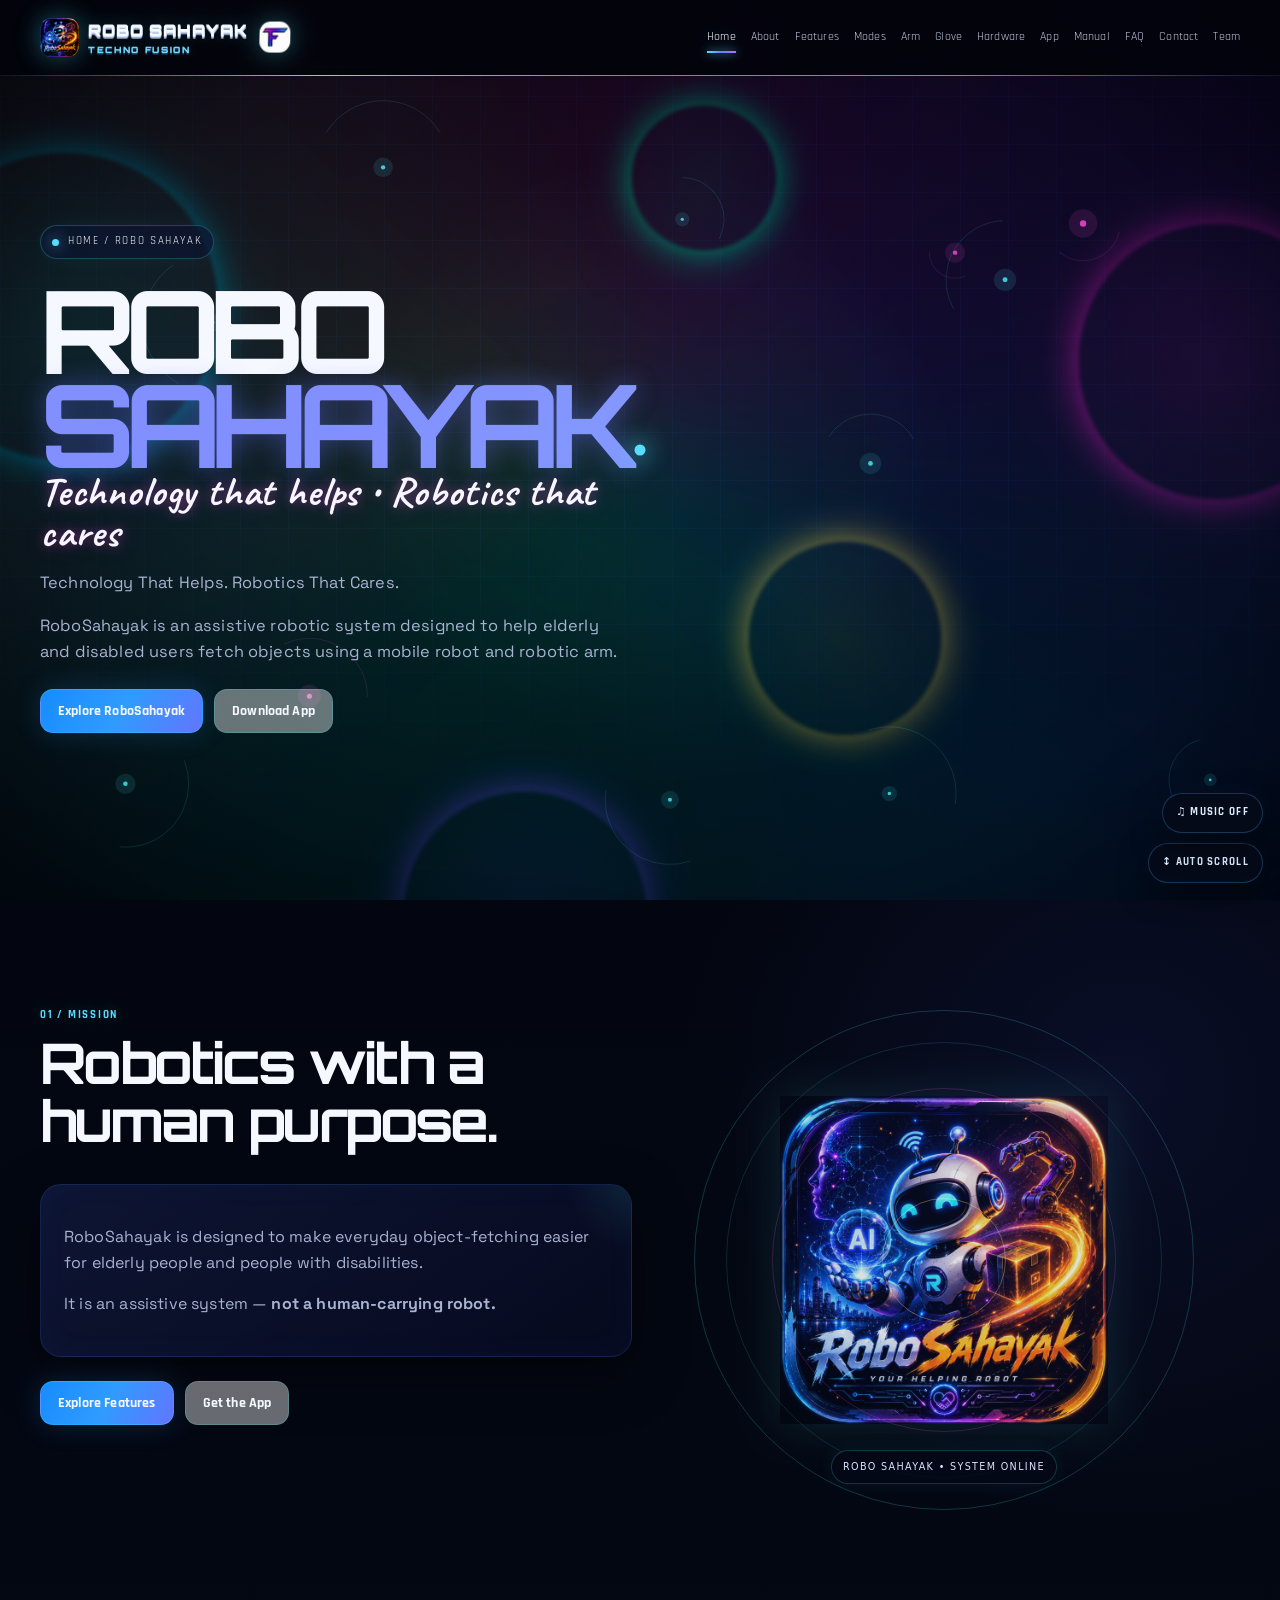
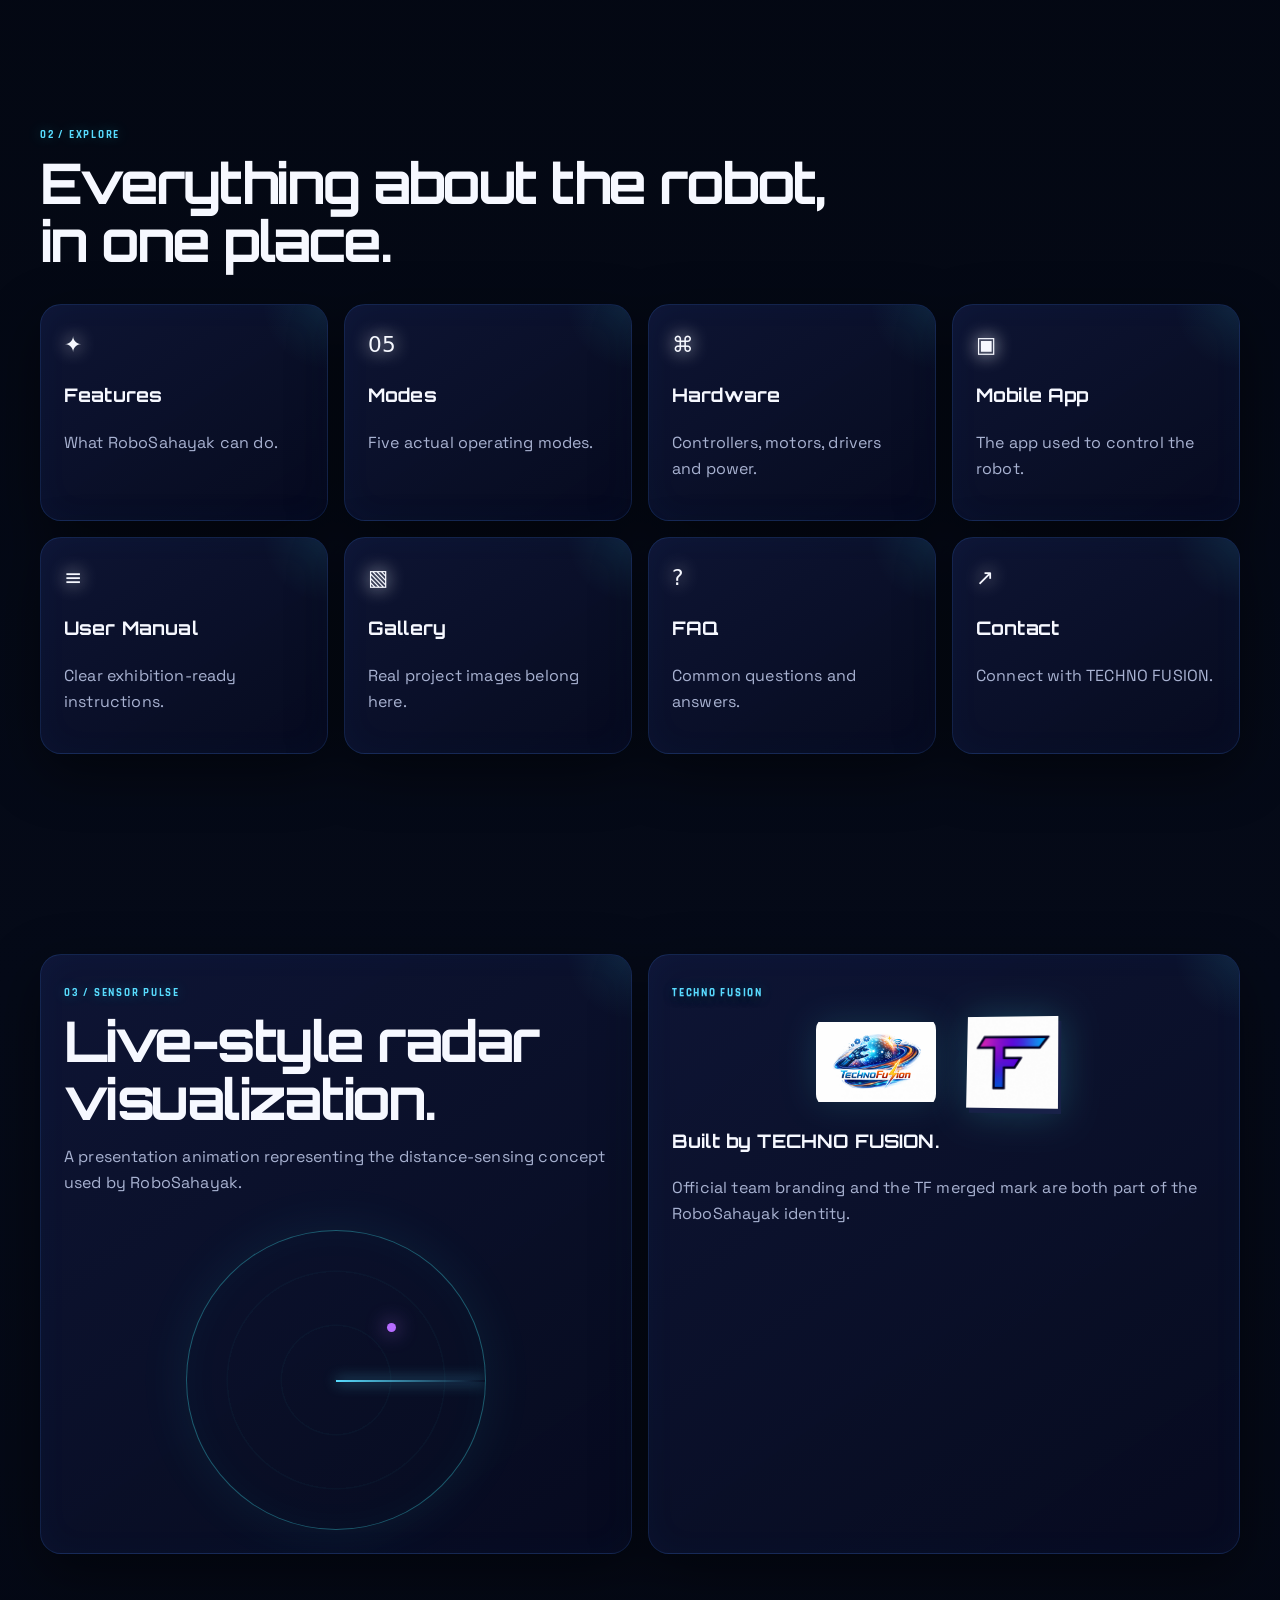
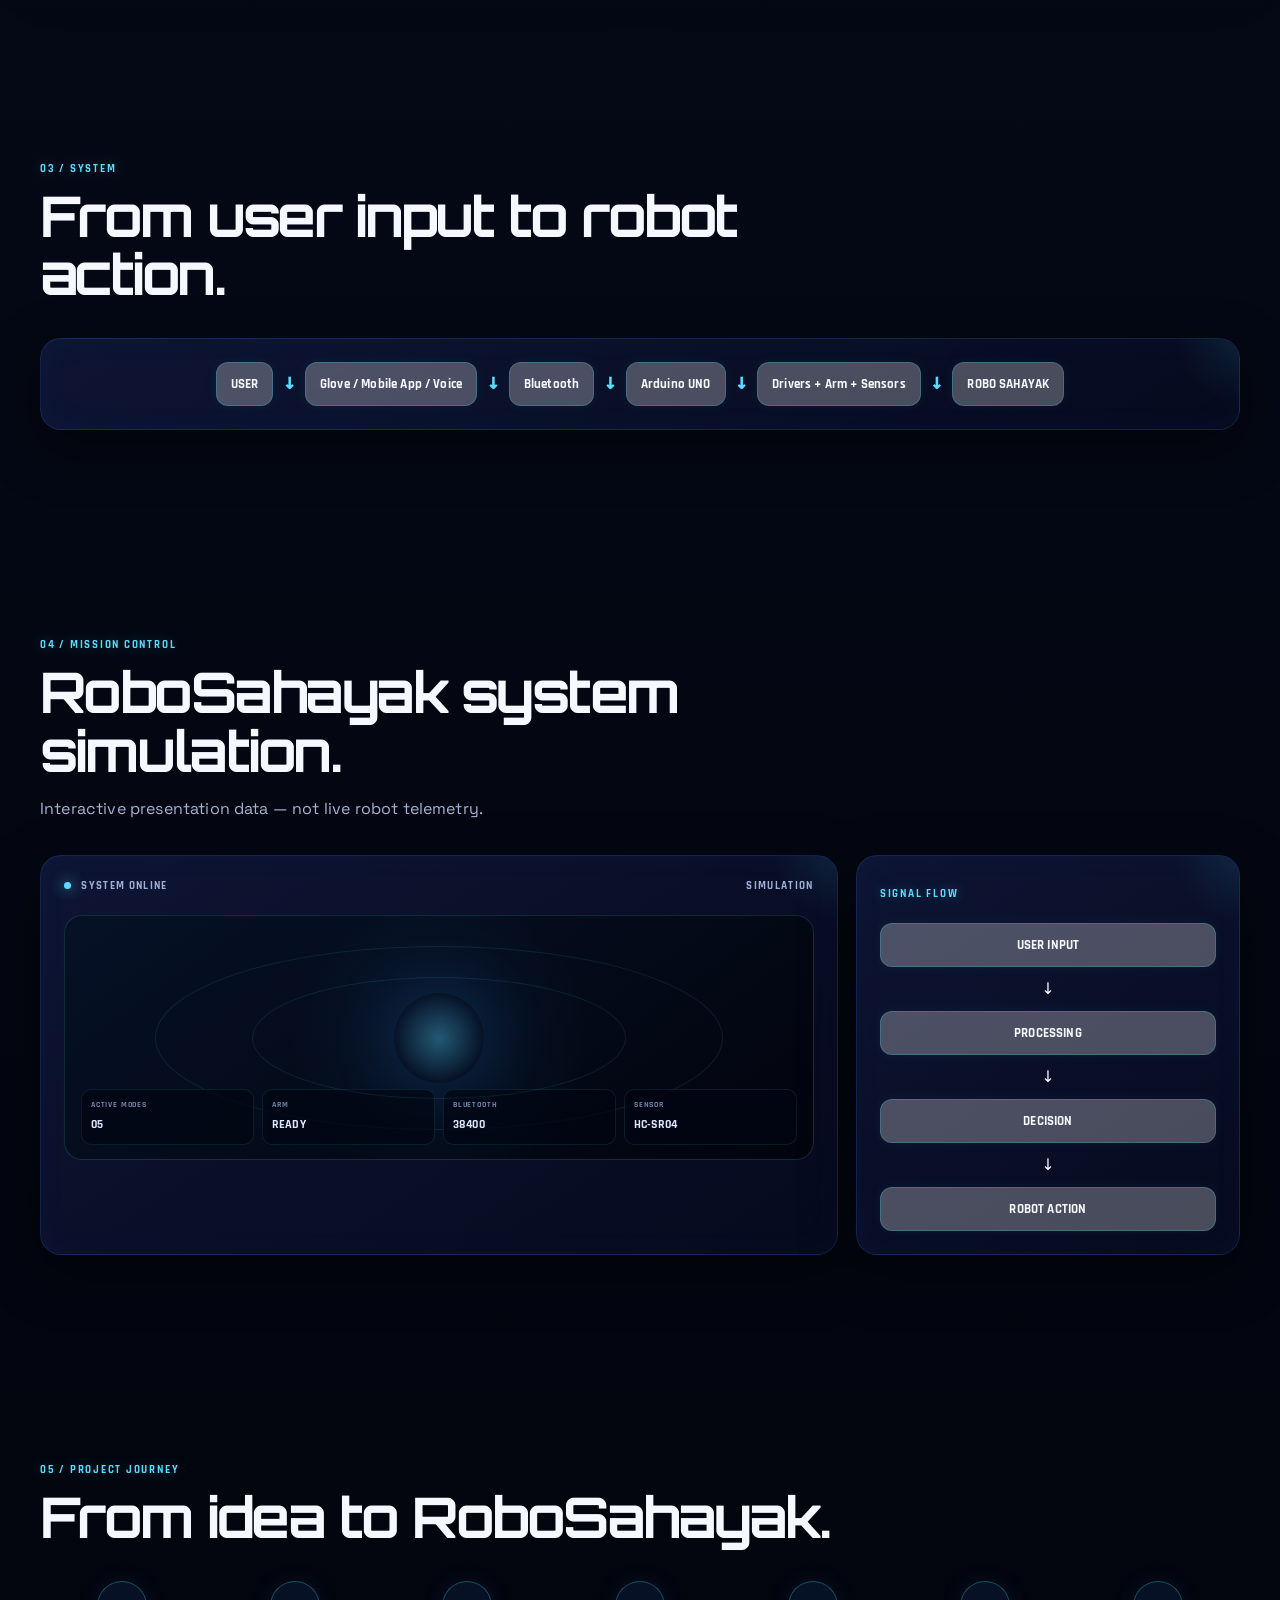
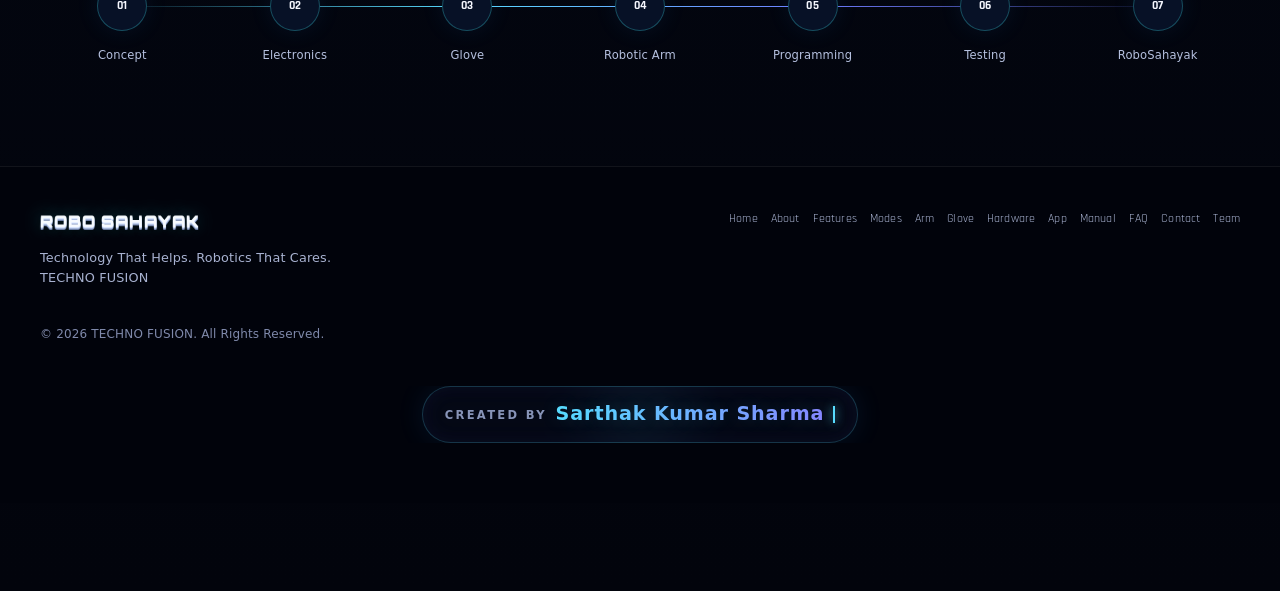
==== index.html @ befca132 "publish RoboSahayak_V1" ====
<!doctype html><html lang="en"><head><meta charset="utf-8"><meta name="theme-color" content="#02030a"><meta name="viewport" content="width=device-width,initial-scale=1"><meta name="description" content="RoboSahayak is an assistive robotic system designed to help elderly and disabled users fetch objects using a mobile robot and robotic arm."><meta property="og:title" content="RoboSahayak | Home"><meta property="og:description" content="RoboSahayak is an assistive robotic system designed to help elderly and disabled users fetch objects using a mobile robot and robotic arm."><meta property="og:type" content="website"><title>RoboSahayak | Home</title><link rel="icon" href="assets/RoboSahayak_final_logo.jpeg"><link rel="stylesheet" href="styles.css"></head><body><div class="cursor" aria-hidden="true"></div>
<header class="nav"><div class="container navin"><a class="brand" href="index.html"><img src="assets/RoboSahayak_final_logo.jpeg" alt="RoboSahayak logo" onerror="this.style.display='none'"><div class="three-d-brand"><span class="three-d-robo">ROBO SAHAYAK</span><small class="three-d-techno">TECHNO FUSION</small></div><img class="tfmark three-d-tf" src="assets/TECHNO_FUSION_TF_logo.png" alt="TECHNO FUSION TF logo"></a><button class="menu" aria-label="Open navigation" aria-expanded="false">☰</button><nav class="links" aria-label="Main navigation"><a href="index.html">Home</a><a href="about.html">About</a><a href="features.html">Features</a><a href="modes.html">Modes</a><a href="arm.html">Arm</a><a href="glove.html">Glove</a><a href="hardware.html">Hardware</a><a href="app.html">App</a><a href="manual.html">Manual</a><a href="faq.html">FAQ</a><a href="contact.html">Contact</a><a href="team.html">Team</a></nav></div></header>
<main><section class="hero"><div class="container hero-wrap"><div class="reveal"><span class="eyebrow"><span class="dot"></span> Home / ROBO SAHAYAK</span><h1 style="margin-top:24px">ROBO<br><span class='purple'>SAHAYAK</span></h1><div class="tagline-script reveal">Technology that helps • Robotics that cares</div><p>Technology That Helps. Robotics That Cares.</p><p>RoboSahayak is an assistive robotic system designed to help elderly and disabled users fetch objects using a mobile robot and robotic arm.</p><div class="actions"><a class="btn primary" href="features.html"><span>Explore RoboSahayak</span></a><a class="btn secondary" href="app.html"><span>Download App</span></a></div></div></div></section><section><div class="container grid g2"><div class="reveal"><div class="head"><span class="kicker">01 / Mission</span><h2>Robotics with a human purpose.</h2></div><div class="card"><p>RoboSahayak is designed to make everyday object-fetching easier for elderly people and people with disabilities.</p><p style="margin-top:12px">It is an assistive system — <b>not a human-carrying robot.</b></p></div><div class="actions"><a class="btn primary" href="features.html">Explore Features</a><a class="btn secondary" href="app.html">Get the App</a></div></div><div class="hero-visual reveal"><div class="media-orbit"><div class="media-ring r1"></div><div class="media-ring r2"></div><div class="media-ring r3"></div><img class="hero-art" src="assets/RoboSahayak_hero_visual.png" alt="Futuristic RoboSahayak robot visual"><div class="media-label">ROBO SAHAYAK • SYSTEM ONLINE</div></div></div></div></section><section><div class="container"><div class="head reveal"><span class="kicker">02 / Explore</span><h2>Everything about the robot, in one place.</h2></div><div class="grid g4"><a class="card reveal" href="features.html"><div class="icon">✦</div><h3>Features</h3><p>What RoboSahayak can do.</p></a><a class="card reveal" href="modes.html"><div class="icon">05</div><h3>Modes</h3><p>Five actual operating modes.</p></a><a class="card reveal" href="hardware.html"><div class="icon">⌘</div><h3>Hardware</h3><p>Controllers, motors, drivers and power.</p></a><a class="card reveal" href="app.html"><div class="icon">▣</div><h3>Mobile App</h3><p>The app used to control the robot.</p></a><a class="card reveal" href="manual.html"><div class="icon">≡</div><h3>User Manual</h3><p>Clear exhibition-ready instructions.</p></a><a class="card reveal" href="gallery.html"><div class="icon">▧</div><h3>Gallery</h3><p>Real project images belong here.</p></a><a class="card reveal" href="faq.html"><div class="icon">?</div><h3>FAQ</h3><p>Common questions and answers.</p></a><a class="card reveal" href="contact.html"><div class="icon">↗</div><h3>Contact</h3><p>Connect with TECHNO FUSION.</p></a></div></div></section><section><div class="container grid g2"><div class="card reveal"><div class="head"><span class="kicker">03 / Sensor Pulse</span><h2>Live-style radar visualization.</h2><p>A presentation animation representing the distance-sensing concept used by RoboSahayak.</p></div><div data-radar></div></div><div class="card reveal tf-panel"><span class="kicker three-d-techno-kicker">TECHNO FUSION</span><div class="dual-logos three-d-logo-row"><img src="assets/TECHNO_FUSION_REAL_logo.png" alt="Official TECHNO FUSION logo"><img src="assets/TECHNO_FUSION_TF_logo.png" alt="TECHNO FUSION TF merged logo"></div><h3>Built by TECHNO FUSION.</h3><p>Official team branding and the TF merged mark are both part of the RoboSahayak identity.</p></div></div></section><section><div class="container"><div class="head reveal"><span class="kicker">03 / System</span><h2>From user input to robot action.</h2></div><div class="card reveal"><div class="flow"><span class="node">USER</span><span class="arrow">↓</span><span class="node">Glove / Mobile App / Voice</span><span class="arrow">↓</span><span class="node">Bluetooth</span><span class="arrow">↓</span><span class="node">Arduino UNO</span><span class="arrow">↓</span><span class="node">Drivers + Arm + Sensors</span><span class="arrow">↓</span><span class="node">ROBO SAHAYAK</span></div></div></div></section><section><div class="container"><div class="head reveal"><span class="kicker">04 / Mission Control</span><h2>RoboSahayak system simulation.</h2><p>Interactive presentation data — not live robot telemetry.</p></div><div class="mission-grid"><div class="card mission-console reveal"><div class="console-top"><span><i class="status-dot"></i> SYSTEM ONLINE</span><span>SIMULATION</span></div><div class="console-screen"><div class="console-orb"></div><div class="telemetry"><div><small>ACTIVE MODES</small><b>05</b></div><div><small>ARM</small><b>READY</b></div><div><small>BLUETOOTH</small><b>38400</b></div><div><small>SENSOR</small><b>HC-SR04</b></div></div></div></div><div class="card reveal"><span class="kicker">SIGNAL FLOW</span><div class="signal-stack"><span class="node">USER INPUT</span><span>↓</span><span class="node">PROCESSING</span><span>↓</span><span class="node">DECISION</span><span>↓</span><span class="node">ROBOT ACTION</span></div></div></div></div></section><section><div class="container"><div class="head reveal"><span class="kicker">05 / Project Journey</span><h2>From idea to RoboSahayak.</h2></div><div class="journey"><div class="journey-item reveal"><b>01</b><span>Concept</span></div><div class="journey-item reveal"><b>02</b><span>Electronics</span></div><div class="journey-item reveal"><b>03</b><span>Glove</span></div><div class="journey-item reveal"><b>04</b><span>Robotic Arm</span></div><div class="journey-item reveal"><b>05</b><span>Programming</span></div><div class="journey-item reveal"><b>06</b><span>Testing</span></div><div class="journey-item reveal"><b>07</b><span>RoboSahayak</span></div></div></div></section></main>
<footer><div class="container foot"><div><div class="brand"><span class="three-d-brand three-d-robo">ROBO SAHAYAK</span></div><p style="color:var(--muted);font-size:.8rem">Technology That Helps. Robotics That Cares.<br>TECHNO FUSION</p></div><nav><a href="index.html">Home</a><a href="about.html">About</a><a href="features.html">Features</a><a href="modes.html">Modes</a><a href="arm.html">Arm</a><a href="glove.html">Glove</a><a href="hardware.html">Hardware</a><a href="app.html">App</a><a href="manual.html">Manual</a><a href="faq.html">FAQ</a><a href="contact.html">Contact</a><a href="team.html">Team</a></nav></div><div class="container" style="margin-top:24px;color:#7f89ab;font-size:.75rem">© 2026 TECHNO FUSION. All Rights Reserved.</div><div class="creator-credit" aria-label="Created by Sarthak Kumar Sharma"><div class="creator-credit-line"><span class="creator-label">Created by</span><span class="creator-name">Sarthak Kumar Sharma</span><span class="creator-cursor" aria-hidden="true"></span></div></div></footer><script src="script.js"></script></body></html>
---- styles.css ----
/* Premium multi-font system: futuristic display + technical UI + stylish handwritten accents */
@import url('https://fonts.googleapis.com/css2?family=Caveat:wght@500;600;700&family=Exo+2:wght@400;500;600;700;800&family=Orbitron:wght@500;600;700;800;900&family=Rajdhani:wght@400;500;600;700&family=Space+Grotesk:wght@400;500;600;700&display=swap');
:root{
 --font-display:'Orbitron',system-ui,sans-serif;
 --font-body:'Space Grotesk',system-ui,sans-serif;
 --font-tech:'Rajdhani',system-ui,sans-serif;
 --font-alt:'Exo 2',system-ui,sans-serif;
 --font-script:'Caveat',cursive;
}
body{font-family:var(--font-body),system-ui,sans-serif;letter-spacing:.01em}
.nav,.links,.btn,.kicker,.eyebrow,.spec,.node,.foot nav{font-family:var(--font-tech),system-ui,sans-serif}
.brand,.brand small,.hero h1,.head h2,.card h3,.loader-logo,.foot strong{font-family:var(--font-display),var(--font-alt),system-ui,sans-serif}
.hero p,.head p,.card p,details p,label,input,textarea,select{font-family:var(--font-body),system-ui,sans-serif}
.script,.handwritten,.tagline-script{font-family:var(--font-script),cursive!important;font-weight:700;letter-spacing:.02em}
.tagline-script{font-size:clamp(1.7rem,3.2vw,2.6rem);line-height:1;color:#f7f5ff;text-shadow:0 0 12px #ff4fd866,0 0 28px #a86cff33;display:inline-block;transform:rotate(-2deg);animation:scriptFloat 3.2s ease-in-out infinite}
.kicker{letter-spacing:.2em}
@keyframes scriptFloat{50%{transform:rotate(1deg) translateY(-3px)}}
@media(prefers-reduced-motion:reduce){.tagline-script{animation:none!important}}
:root{--bg:#02030a;--bg2:#07091a;--panel:rgba(9,13,34,.72);--panel-solid:#0b102b;--text:#f6f8ff;--muted:#a8b2d1;--cyan:#43f5ff;--blue:#36a7ff;--purple:#9b6cff;--pink:#ff49d8;--gold:#ffd76a;--green:#5cff9a;--max:1200px;--ease:cubic-bezier(.2,.75,.2,1)}
*{box-sizing:border-box}html{scroll-behavior:smooth;scroll-padding-top:86px}body{margin:0;color:var(--text);font-family:Inter,ui-sans-serif,system-ui,-apple-system,BlinkMacSystemFont,"Segoe UI",sans-serif;background:radial-gradient(circle at 12% 10%,#164cff22,transparent 28rem),radial-gradient(circle at 88% 22%,#ff32dc1c,transparent 28rem),linear-gradient(180deg,var(--bg),var(--bg2) 50%,#02030a);overflow-x:hidden;line-height:1.6}
body:before{content:"";position:fixed;inset:0;z-index:-4;pointer-events:none;background-image:linear-gradient(#6270ff0b 1px,transparent 1px),linear-gradient(90deg,#6270ff0b 1px,transparent 1px);background-size:48px 48px;mask-image:linear-gradient(#000 0%,#000 55%,transparent 100%)}
body:after{content:"";position:fixed;inset:0;z-index:100;pointer-events:none;background:radial-gradient(circle at var(--mx,50%) var(--my,50%),#43f5ff0a,transparent 24rem);mix-blend-mode:screen}
a{color:inherit;text-decoration:none}img,video{max-width:100%;display:block}.container{width:min(var(--max),calc(100% - 36px));margin:auto}
/* Loading / transition */
.loader{position:fixed;inset:0;z-index:9999;background:#010208;overflow:hidden;transition:opacity .55s ease,visibility .55s}.loader.hide{opacity:0;visibility:hidden;pointer-events:none}.loader-status{font-size:.65rem;letter-spacing:.19em;color:#e2e8ff;text-transform:uppercase}.loader-bar{height:3px;background:#fff2;border-radius:99px;margin-top:12px;overflow:hidden}.loader-bar i{display:block;height:100%;width:0;background:linear-gradient(90deg,var(--cyan),var(--blue),var(--purple),var(--pink));box-shadow:0 0 18px var(--cyan);animation:load 1.8s var(--ease) forwards}.loader-percent{font-size:.62rem;letter-spacing:.2em;color:#aeb8d8;margin-top:7px}.page-transition{position:fixed;inset:0;z-index:9000;background:radial-gradient(circle,#172d78,#050616 65%);opacity:0;visibility:hidden;transition:.4s}.page-transition.on{opacity:1;visibility:visible}
/* Navigation */
.nav{height:76px;position:fixed;inset:0 0 auto;z-index:5000;background:#03040be8;border-bottom:1px solid #fff1;backdrop-filter:blur(16px);-webkit-backdrop-filter:blur(16px)}.nav:after{content:"";position:absolute;left:0;right:0;bottom:-1px;height:1px;background:linear-gradient(90deg,transparent,var(--cyan),var(--purple),var(--pink),transparent);animation:lineTravel 5s linear infinite}.navin{height:100%;display:flex;align-items:center;gap:18px}.brand{display:flex;align-items:center;gap:9px;font-weight:950;letter-spacing:.04em;white-space:nowrap}.brand img{width:39px;height:39px;border-radius:11px;object-fit:contain;filter:drop-shadow(0 0 12px #43f5ff55)}.brand .tfmark{width:31px;height:31px;margin-left:3px}.brand small{display:block;color:#909bbd;font-size:.55rem;letter-spacing:.19em}.links{margin-left:auto;display:flex;align-items:center;gap:15px}.links a{font-size:.74rem;color:#c2c9df;position:relative;padding:8px 0;transition:color .2s ease,text-shadow .2s ease}.links a:after{content:"";position:absolute;left:0;right:100%;bottom:2px;height:2px;background:linear-gradient(90deg,var(--cyan),var(--purple),var(--pink));box-shadow:0 0 10px var(--cyan);transition:right .25s}.links a:hover,.links a.active{color:#fff;text-shadow:0 0 14px #43f5ff66}.links a:hover:after,.links a.active:after{right:0}.menu{display:none;margin-left:auto;border:1px solid #43f5ff33;background:#ffffff07;color:#fff;border-radius:12px;padding:9px 12px;font-size:1.1rem}
/* Main / hero */
main{padding-top:76px}.hero{min-height:calc(100vh - 76px);display:grid;align-items:center;padding:72px 0 90px;position:relative}.hero-wrap{display:grid;grid-template-columns:1.03fr .97fr;align-items:center;gap:50px}.hero h1{font-size:clamp(4rem,9vw,8.5rem);line-height:.82;letter-spacing:-.09em;margin:24px 0 0}.hero p{max-width:720px;color:var(--muted);font-size:1.02rem}.eyebrow{display:inline-flex;align-items:center;gap:9px;padding:7px 11px;border:1px solid #43f5ff3b;background:#0b1430aa;border-radius:999px;font-size:.69rem;letter-spacing:.15em;text-transform:uppercase;box-shadow:0 0 24px #43f5ff0e}.dot{width:7px;height:7px;border-radius:50%;background:var(--cyan);box-shadow:0 0 15px var(--cyan);animation:blink 1.2s ease-in-out infinite}.blue{color:var(--blue);text-shadow:0 0 24px #36a7ff66}.purple{color:var(--purple);text-shadow:0 0 24px #9b6cff66}.actions{display:flex;gap:11px;flex-wrap:wrap;margin-top:24px}.btn{min-height:49px;padding:0 17px;border-radius:13px;border:1px solid #43f5ff36;display:inline-flex;align-items:center;justify-content:center;font-weight:850;font-size:.86rem;position:relative;overflow:hidden;transition:transform .2s ease,box-shadow .2s ease,border-color .2s ease}.btn:before{content:"";position:absolute;top:0;bottom:0;width:90px;background:linear-gradient(90deg,transparent,#fff4,transparent);transform:translateX(-150px);animation:buttonShine 4s ease-in-out infinite}.btn>*{position:relative}.primary{background:linear-gradient(120deg,var(--blue),var(--purple),var(--pink));background-size:200% 200%;animation:gradient 6s ease infinite;box-shadow:0 0 26px #7b5cff2b}.secondary{background:#fff6}.btn:hover{transform:translateY(-3px);border-color:#43f5ff88;box-shadow:0 0 28px #43f5ff22,0 14px 32px #0007}
/* media/robot */
.hero-visual{min-height:470px;display:grid;place-items:center}.media-orbit{width:min(520px,90vw);aspect-ratio:1;position:relative;display:grid;place-items:center}.media-orbit:before,.media-orbit:after{content:"";position:absolute;border-radius:50%;border:1px solid #43f5ff22;inset:8%;animation:orbit 18s linear infinite}.media-orbit:after{inset:17%;border-color:#ff49d833;animation-direction:reverse;animation-duration:13s}.media-ring{position:absolute;border-radius:50%;border:1px solid #43f5ff33;pointer-events:none}.r1{inset:2%;animation:orbit 24s linear infinite}.r2{inset:26%;border-style:dashed;animation:orbit 10s linear infinite reverse}.r3{inset:38%;border-color:#ffd76a55;animation:orbit 7s linear infinite}.hero-art{position:absolute;width:63%;height:63%;object-fit:contain;mix-blend-mode:screen;opacity:.88;filter:drop-shadow(0 0 22px #43f5ff22);animation:heroFloat 4.5s ease-in-out infinite}.media-label{position:absolute;bottom:7%;padding:8px 11px;border:1px solid #43f5ff33;background:#050817d9;border-radius:999px;color:#dbe3ff;font-size:.6rem;letter-spacing:.14em;box-shadow:0 0 20px #43f5ff12}
/* sections/cards */
section{padding:100px 0;position:relative}.head{max-width:800px;margin-bottom:34px}.kicker{color:var(--cyan);font-size:.69rem;font-weight:900;letter-spacing:.16em;text-transform:uppercase;text-shadow:0 0 14px #43f5ff55}.head h2{font-size:clamp(2rem,5vw,3.5rem);line-height:1.04;letter-spacing:-.045em;margin:8px 0 12px}.head p,.card p{color:var(--muted)}.grid{display:grid;gap:16px}.g2{grid-template-columns:repeat(2,1fr)}.g3{grid-template-columns:repeat(3,1fr)}.g4{grid-template-columns:repeat(4,1fr)}.card{position:relative;overflow:hidden;background:linear-gradient(145deg,#11183bcf,#070b20e8);border:1px solid #7168ff2e;border-radius:21px;padding:23px;box-shadow:0 18px 55px #0006,inset 0 0 35px #7b5cff08;transition:transform .35s var(--ease),border-color .25s,box-shadow .35s}.card:before{content:"";position:absolute;width:130px;height:130px;right:-65px;top:-65px;border-radius:50%;background:radial-gradient(circle,#43f5ff16,transparent 70%);animation:orbDrift 8s ease-in-out infinite}.card:after{content:"";position:absolute;left:-110%;top:0;width:75%;height:1px;background:linear-gradient(90deg,transparent,var(--cyan),var(--pink),transparent);animation:scan 5s linear infinite}.card:hover{transform:translateY(-6px);border-color:#43f5ff66;box-shadow:0 0 30px #43f5ff15,0 24px 65px #0008,inset 0 0 45px #9b6cff08}.icon{font-size:1.35rem;margin-bottom:13px;text-shadow:0 0 18px currentColor;animation:iconBob 3s ease-in-out infinite}.spec{display:flex;justify-content:space-between;gap:16px;padding:9px 0;border-bottom:1px solid #fff1;font-size:.85rem}.spec span{color:var(--muted);text-align:right}.flow{display:flex;flex-wrap:wrap;align-items:center;justify-content:center;gap:9px}.node{padding:11px 14px;border:1px solid #43f5ff33;background:#fff4;border-radius:12px;font-size:.79rem;font-weight:850;box-shadow:0 0 16px #43f5ff0c;animation:node 3s ease-in-out infinite}.arrow{color:var(--cyan);font-weight:950;animation:arrow 1.3s ease-in-out infinite}.timeline{display:grid;gap:13px}.step{display:grid;grid-template-columns:47px 1fr;gap:14px}.num{width:42px;height:42px;border-radius:50%;display:grid;place-items:center;background:linear-gradient(135deg,var(--cyan),var(--purple),var(--pink));font-weight:950;box-shadow:0 0 25px #9b6cff44;animation:numPulse 2.6s ease-in-out infinite}.distance{display:grid;grid-template-columns:repeat(3,1fr);gap:12px}.distance .card{text-align:center}.distance strong{font-size:1.4rem;display:block}.gallery{display:grid;grid-template-columns:repeat(4,1fr);gap:14px}.ph{aspect-ratio:4/3;border:1px dashed #7168ff55;border-radius:17px;display:grid;place-items:center;text-align:center;color:#9ca7cc;background:linear-gradient(135deg,#36a7ff08,#9b6cff0b);position:relative;overflow:hidden}.ph:before{content:"";position:absolute;left:0;right:0;top:-2px;height:2px;background:linear-gradient(90deg,transparent,var(--cyan),transparent);box-shadow:0 0 12px var(--cyan);animation:photoScan 3.5s linear infinite}.wide{grid-column:span 2}
/* radar */
.radar{width:min(300px,80vw);aspect-ratio:1;margin:auto;border-radius:50%;position:relative;border:1px solid #43f5ff55;background:repeating-radial-gradient(circle,#43f5ff08 0 1px,transparent 2px 54px);box-shadow:0 0 55px #43f5ff12,inset 0 0 40px #43f5ff08;overflow:hidden}.radar:before{content:"";position:absolute;inset:50% 0 auto 50%;width:50%;height:2px;transform-origin:left;background:linear-gradient(90deg,var(--cyan),transparent);box-shadow:0 0 14px var(--cyan);animation:radar 2.6s linear infinite}.radar:after{content:"";position:absolute;left:67%;top:31%;width:9px;height:9px;border-radius:50%;background:var(--pink);box-shadow:0 0 20px var(--pink);animation:target 1.1s ease-in-out infinite}
/* form/footer */
input,textarea,select{width:100%;background:#020616e8;color:#fff;border:1px solid #7168ff55;border-radius:12px;padding:12px 13px;font:inherit;outline:none;transition:.2s}input:focus,textarea:focus,select:focus{border-color:var(--cyan);box-shadow:0 0 20px #43f5ff18}label{display:grid;gap:6px;color:#dbe1f5;font-size:.82rem;margin-bottom:12px}textarea{min-height:125px;resize:vertical}details{padding:16px 18px;background:#fff4;border:1px solid #7168ff44;border-radius:14px;transition:.25s}details+details{margin-top:9px}details[open]{border-color:#43f5ff66;box-shadow:0 0 26px #43f5ff12}summary{cursor:pointer;font-weight:800}details p{color:var(--muted);padding-top:9px}footer{padding:42px 0;border-top:1px solid #fff1;background:#02040be8;position:relative}.foot{display:flex;justify-content:space-between;gap:25px;flex-wrap:wrap}.foot nav{display:flex;flex-wrap:wrap;gap:13px;color:var(--muted);font-size:.78rem}.foot nav a:hover{color:var(--cyan)}
/* Reveal and FX */
.reveal{opacity:0;transform:translateY(22px);transition:opacity .75s var(--ease),transform .75s var(--ease)}.reveal.show{opacity:1;transform:none}.glow{animation:glow 3s ease-in-out infinite}.cursor{position:fixed;z-index:10001;pointer-events:none;width:11px;height:11px;border-radius:50%;background:var(--cyan);box-shadow:0 0 22px 6px #43f5ff55;transform:translate(-50%,-50%);display:none}.ambient-canvas{position:fixed;inset:0;width:100%;height:100%;z-index:-2;pointer-events:none}.sound-dot{width:6px;height:6px;display:inline-block;border-radius:50%;background:var(--cyan);box-shadow:0 0 9px var(--cyan);margin-right:6px}
@keyframes load{to{width:100%}}@keyframes reactorSpin{to{transform:rotate(360deg)}}@keyframes reactorOrbit{to{transform:rotate(360deg)}}@keyframes hue{to{background-position:300% 0}}@keyframes loaderFloat{50%{transform:translateY(-7px) rotate(2deg)}}@keyframes lineTravel{to{background-position:300% 0}}@keyframes blink{50%{opacity:.35;transform:scale(.65)}}@keyframes buttonShine{0%,55%{transform:translateX(-150px)}75%,100%{transform:translateX(520px)}}@keyframes gradient{50%{background-position:100% 80%}}@keyframes orbit{to{transform:rotate(360deg)}}@keyframes heroFloat{50%{transform:translateY(-8px)}}@keyframes orbDrift{50%{transform:translate(-30px,30px)}}@keyframes scan{to{left:130%}}@keyframes iconBob{50%{transform:translateY(-3px)}}@keyframes node{50%{transform:translateY(-2px);box-shadow:0 0 20px #43f5ff18}}@keyframes arrow{50%{transform:translateY(2px);opacity:.35}}@keyframes numPulse{50%{box-shadow:0 0 34px #ff49d855}}@keyframes photoScan{to{transform:translateY(180px)}}@keyframes radar{to{transform:rotate(360deg)}}@keyframes target{50%{opacity:.25;transform:scale(.65)}}@keyframes glow{50%{filter:drop-shadow(0 0 14px #43f5ff33)}}
@media (pointer:fine) and (min-width:900px){.cursor{display:block}.links a:hover{transform:translateY(-1px)}}
@media(max-width:1050px){.links{display:none}.menu{display:block}.links.open{display:flex;position:absolute;left:0;right:0;top:76px;padding:16px 18px;flex-direction:column;align-items:flex-start;background:#040718f4;border-bottom:1px solid #43f5ff22;box-shadow:0 20px 40px #0008}.hero-wrap{grid-template-columns:1fr}.g4{grid-template-columns:repeat(2,1fr)}.g3{grid-template-columns:repeat(2,1fr)}.gallery{grid-template-columns:repeat(2,1fr)}}
@media(max-width:640px){.container{width:calc(100% - 24px)}section{padding:74px 0}.hero{padding:55px 0 65px}.hero h1{font-size:19vw}.hero-visual{min-height:350px}.g2,.g3,.g4,.distance,.gallery{grid-template-columns:1fr}.wide{grid-column:span 1}.actions .btn{width:100%}.brand .tfmark{display:none}.cursor{display:none}.flow{justify-content:flex-start}.arrow{transform:rotate(90deg)}}
@media(prefers-reduced-motion:reduce){html{scroll-behavior:auto}.loader-video,.loader-reactor,.loader-bar i,.nav:after,.dot,.btn:before,.media-orbit:before,.media-orbit:after,.media-ring,.hero-art,.card:before,.card:after,.icon,.node,.arrow,.num,.ph:before,.radar:before,.radar:after,.glow{animation:none!important}.reveal{opacity:1;transform:none}.cursor,.ambient-canvas{display:none!important}}

/* ===== BEAST v3: animated multicolour atmosphere + physics-inspired particles ===== */
body{background:#02020b;position:relative}
body:before{background-image:linear-gradient(#6675ff0a 1px,transparent 1px),linear-gradient(90deg,#6675ff0a 1px,transparent 1px);background-size:48px 48px;animation:gridDrift 22s linear infinite}
body:after{z-index:0;background:radial-gradient(420px circle at var(--mx,50%) var(--my,50%),#43f5ff12,transparent 70%);mix-blend-mode:screen}
.neon-atmosphere{position:fixed;inset:0;z-index:-3;pointer-events:none;overflow:hidden;filter:saturate(1.35)}
.neon-atmosphere:before{content:"";position:absolute;inset:-35%;background:conic-gradient(from 0deg,#ff2bd41b,#7b4dff22,#00d9ff1e,#00ffb31a,#ffe05a18,#ff2bd41b);filter:blur(65px);animation:colorWheel 26s linear infinite}
.neon-atmosphere:after{content:"";position:absolute;inset:0;background:radial-gradient(ellipse at 50% 50%,transparent 0 25%,#03030d66 68%,#010108c9 100%)}
.energy{position:absolute;border-radius:50%;filter:blur(2px);mix-blend-mode:screen;opacity:.52}
.energy:after{content:"";position:absolute;inset:18%;border:1px solid currentColor;border-radius:50%;box-shadow:0 0 35px currentColor;animation:energySpin 9s linear infinite}
.e1{width:38vw;height:38vw;left:-14vw;top:7vh;color:#00d9ff;background:radial-gradient(circle,#00d9ff2c,transparent 65%);animation:energyFloat1 16s ease-in-out infinite}
.e2{width:34vw;height:34vw;right:-12vw;top:16vh;color:#ff2bd4;background:radial-gradient(circle,#ff2bd428,transparent 66%);animation:energyFloat2 19s ease-in-out infinite}
.e3{width:30vw;height:30vw;left:26vw;bottom:-16vw;color:#7b4dff;background:radial-gradient(circle,#7b4dff2b,transparent 66%);animation:energyFloat3 17s ease-in-out infinite}
.e4{width:24vw;height:24vw;right:22vw;bottom:12vh;color:#ffe05a;background:radial-gradient(circle,#ffe05a1b,transparent 66%);animation:energyFloat2 14s ease-in-out infinite reverse}
.e5{width:18vw;height:18vw;left:46vw;top:7vh;color:#00ffb3;background:radial-gradient(circle,#00ffb31a,transparent 66%);animation:energyFloat1 12s ease-in-out infinite reverse}
.ambient-canvas{z-index:-1;mix-blend-mode:screen}
.scroll-beam{position:fixed;z-index:10002;left:0;top:0;height:2px;width:0;pointer-events:none;background:linear-gradient(90deg,#43f5ff,#36a7ff,#9b6cff,#ff49d8,#ffd76a,#43f5ff);background-size:300% 100%;box-shadow:0 0 14px #43f5ff;animation:beamFlow 3s linear infinite}
.loader-reactor{position:absolute;left:50%;top:50%;width:170px;height:170px;transform:translate(-50%,-50%);pointer-events:none}
.loader-reactor:before,.loader-reactor:after{content:"";position:absolute;inset:0;border:1px solid #43f5ff44;border-radius:50%;animation:energySpin 7s linear infinite}
.loader-reactor:after{inset:18px;border-color:#ff49d855;animation-direction:reverse;animation-duration:4.5s}
.loader-reactor i,.loader-reactor b{position:absolute;width:8px;height:8px;border-radius:50%;top:50%;left:50%;background:#43f5ff;box-shadow:0 0 18px 6px #43f5ff99;animation:loaderElectron 2.5s linear infinite}
.loader-reactor b{background:#ff49d8;box-shadow:0 0 18px 6px #ff49d899;animation-duration:3.4s;animation-direction:reverse}
.loader-percent{font-size:.65rem;letter-spacing:.2em;color:#8e9ac3;margin-top:8px}
.loader-inner{position:relative}
@keyframes gridDrift{to{background-position:48px 48px}}
@keyframes colorWheel{to{transform:rotate(360deg)}}
@keyframes energySpin{to{transform:rotate(360deg)}}
@keyframes energyFloat1{50%{transform:translate(8vw,-4vh) scale(1.08)}}
@keyframes energyFloat2{50%{transform:translate(-7vw,6vh) scale(.94)}}
@keyframes energyFloat3{50%{transform:translate(4vw,-7vh) scale(1.12)}}
@keyframes beamFlow{to{background-position:300% 0}}
@keyframes loaderElectron{to{transform:rotate(360deg) translateX(75px) rotate(-360deg)}}
@media(max-width:640px){.music-toggle{bottom:58px;right:10px}.energy{opacity:.4}.neon-atmosphere:before{filter:blur(42px)}}
@media(prefers-reduced-motion:reduce){body:before,.neon-atmosphere:before,.energy,.energy:after,.scroll-beam,.loader-video,.loader-bar i{animation:none!important}.ambient-canvas{display:none!important}}

/* v5 identity + manual components */
.dual-logos{display:flex;align-items:center;justify-content:center;gap:16px;flex-wrap:wrap;margin:12px 0 18px}.dual-logos img{width:120px;height:92px;object-fit:contain;border-radius:14px;filter:drop-shadow(0 0 18px #43f5ff22)}.team-logo-card{display:flex;flex-direction:column}.team-logo-frame{background:#fff;border-radius:18px;padding:12px;margin:14px 0;display:grid;place-items:center;min-height:230px;overflow:hidden}.team-logo-frame img{width:min(100%,520px);height:220px;object-fit:contain}.manual-section{padding-top:24px}.manual-toc{position:relative}.manual-toc-grid{display:grid;grid-template-columns:repeat(3,1fr);gap:9px}.manual-toc-grid a{padding:10px 12px;border:1px solid #43f5ff22;border-radius:12px;background:#ffffff05;color:#cbd4ef;font-family:var(--font-tech);font-weight:700;font-size:.84rem;transition:transform .2s ease,border-color .2s ease,background .2s ease}.manual-toc-grid a:hover{transform:translateY(-2px);border-color:#43f5ff66;background:#43f5ff08}.manual-list{padding-left:1.2rem;color:var(--muted)}.manual-list li{margin:.45rem 0}.manual-chip-grid .card{min-height:92px;display:flex;align-items:center}.manual-chip-grid h3{margin:0;font-size:1rem}.warning-card{border-color:#ffd76a55;box-shadow:0 0 30px #ffd76a0e}.warning-card h3{color:var(--gold)}.manual-flow{justify-content:flex-start}.table-wrap{overflow:auto;padding:0}.spec-table{width:100%;border-collapse:collapse;min-width:760px}.spec-table th,.spec-table td{padding:13px 14px;text-align:left;border-bottom:1px solid #ffffff10;vertical-align:top}.spec-table th{font-family:var(--font-tech);color:var(--cyan);font-size:.78rem;letter-spacing:.12em;text-transform:uppercase;background:#43f5ff08}.spec-table td{color:var(--muted);font-size:.84rem}.spec-table td:first-child{color:#f1f4ff;font-weight:700}.thank-you{margin-top:28px;padding-top:24px;border-top:1px solid #ffffff12}.thank-you h2{font-family:var(--font-display);margin:0 0 8px}@media(max-width:800px){.manual-toc-grid{grid-template-columns:repeat(2,1fr)}}@media(max-width:520px){.manual-toc-grid{grid-template-columns:1fr}.team-logo-frame{min-height:180px}.team-logo-frame img{height:170px}.dual-logos img{width:105px;height:78px}.spec-table{min-width:680px}}

/* ===== v6 device-ready + feedback polish ===== */
html{min-height:100%;-webkit-text-size-adjust:100%;text-size-adjust:100%}
body{min-width:0;min-height:100svh;overscroll-behavior-x:none}
button,input,select,textarea{font:inherit}
button{touch-action:manipulation}
.btn,.menu{min-height:44px}
label{display:grid;gap:7px}
input,select,textarea{width:100%;max-width:100%;border:1px solid #43f5ff25;border-radius:12px;background:#050a1c;color:var(--text);padding:12px 13px;outline:none;transition:border-color .2s,box-shadow .2s,transform .2s}
input:focus,select:focus,textarea:focus{border-color:#43f5ff88;box-shadow:0 0 0 3px #43f5ff14,0 0 22px #43f5ff10}
textarea{resize:vertical;min-height:130px}
.form-note{font-size:.82rem!important;color:#9ea9c9!important}
.form-status{min-height:1.5em;font-size:.8rem;color:#aab7d7}
.hp-field{position:absolute!important;left:-10000px!important;width:1px!important;height:1px!important;opacity:0!important;pointer-events:none!important}
button:disabled{opacity:.55;cursor:wait}
img,video{height:auto}
.media video{width:100%;height:auto;max-height:72vh;object-fit:cover}
.table-wrap{-webkit-overflow-scrolling:touch;scrollbar-width:thin}
@media(max-width:1050px){
  .nav{height:70px}
  main{padding-top:70px}
  .links.open{top:70px;max-height:calc(100svh - 70px);overflow:auto;padding-bottom:calc(18px + env(safe-area-inset-bottom))}
  .hero{min-height:calc(100svh - 70px)}
}
@media(max-width:700px){
  .container{width:calc(100% - 22px)}
  section{padding:62px 0}
  .hero{padding:42px 0 58px;min-height:auto}
  .hero h1{font-size:clamp(3.1rem,17vw,6rem);word-break:normal}
  .hero p{font-size:.96rem}
  .actions{gap:9px}
  .actions .btn{width:100%;justify-content:center}
  .card{padding:18px}
  .g2,.g3,.g4,.gallery,.distance{grid-template-columns:1fr}
  .wide{grid-column:span 1}
  .dual-logos img{width:92px;height:70px}
  .team-logo-frame{min-height:155px}.team-logo-frame img{height:145px}
  .fx-button{right:10px;bottom:10px;max-width:calc(100vw - 20px);font-size:.66rem}
  .foot{display:grid;gap:18px}
  .foot nav{display:grid;grid-template-columns:repeat(2,minmax(0,1fr));gap:8px}
}
@media(max-width:430px){
  .brand{font-size:.84rem;gap:6px}.brand img{width:34px;height:34px}.brand small{font-size:.48rem}
  .menu{padding:8px 10px}
  .eyebrow{font-size:.59rem;letter-spacing:.11em}
  .tagline-script{font-size:1.65rem}
  .spec{grid-template-columns:1fr;gap:4px}
  .manual-toc-grid{grid-template-columns:1fr}
  .btn{padding:0 14px}
}
@media(hover:none){.card:hover{transform:none}.links a:hover:after{right:100%}}
@media(prefers-reduced-motion:reduce){input,select,textarea{transition:none}.btn:before{animation:none!important}}

/* ===== Premium v10 interaction layer ===== */
:root{
  --blue:#2f9bff;
  --cyan:#58dcff;
  --purple:#6f7cff;
  --pink:#b66cff;
}
body{
  background:
    radial-gradient(circle at 14% 8%,#1677ff22,transparent 30rem),
    radial-gradient(circle at 88% 20%,#4f55ff18,transparent 28rem),
    linear-gradient(180deg,#01040b 0%,#050a18 48%,#02040c 100%);
}
body:before{
  background-image:linear-gradient(#3e9dff0b 1px,transparent 1px),linear-gradient(90deg,#3e9dff0b 1px,transparent 1px);
}
.nav:after{background:linear-gradient(90deg,transparent,var(--cyan),var(--blue),var(--purple),transparent)}
.primary{background:linear-gradient(120deg,#178cff,var(--blue),#6375ff);box-shadow:0 0 28px #2f9bff32}
.blue{color:#52b6ff;text-shadow:0 0 26px #2f9bff70}
.purple{color:#8290ff;text-shadow:0 0 26px #6572ff70}
.card{border-color:#438dff2e;box-shadow:0 18px 55px #0007,inset 0 0 35px #3e8fff09}
.card:hover{border-color:#55b9ff77;box-shadow:0 0 34px #2f9bff1a,0 24px 65px #0009,inset 0 0 45px #5278ff0b}

.music-toggle,.auto-scroll-toggle{
  position:fixed;z-index:10001;bottom:17px;min-height:40px;padding:0 13px;
  border:1px solid #4caeff44;border-radius:999px;background:#050b19dd;color:#dcecff;
  font-family:var(--font-tech);font-size:.68rem;font-weight:800;letter-spacing:.12em;
  backdrop-filter:blur(14px);-webkit-backdrop-filter:blur(14px);
  box-shadow:0 10px 30px #0008,0 0 22px #2f9bff10;
  cursor:pointer;transition:transform .2s ease,border-color .2s ease,box-shadow .2s ease,background .2s ease;
}
.music-toggle{right:17px}.auto-scroll-toggle{right:145px}
.music-toggle:hover,.auto-scroll-toggle:hover,.music-toggle.on,.auto-scroll-toggle.on{
  transform:translateY(-2px);border-color:#5ac6ff99;background:#0a1730ee;box-shadow:0 0 24px #2f9bff24,0 10px 30px #0009;
}
.robo-music{display:none}
@media(max-width:700px){
  .music-toggle,.auto-scroll-toggle{bottom:10px;font-size:.61rem;padding:0 10px}
  .music-toggle{right:10px;bottom:58px}
  .auto-scroll-toggle{right:10px}
}
@media(prefers-reduced-motion:reduce){.music-toggle,.auto-scroll-toggle{transition:none}.card:hover{transform:none}}
.premium-video-card{padding:10px;border-radius:24px;background:linear-gradient(145deg,#0a1730ee,#060a18f5);border-color:#4aaeff3b;box-shadow:0 24px 70px #0009,0 0 40px #2f9bff12}
.premium-video-card video{width:100%;max-height:70vh;object-fit:contain;border-radius:17px;background:#01030a}
.premium-video-card figcaption{padding:12px 8px 4px;color:#aeb9d8;font-family:var(--font-tech);font-size:.72rem;letter-spacing:.1em;text-transform:uppercase}

/* v11: keep the final page artwork visible above the fixed controls */
.scroll-control-clearance{height:88px;width:100%;pointer-events:none;flex:none}
.music-toggle,.auto-scroll-toggle{bottom:18px}
@media(max-width:700px){
  .scroll-control-clearance{height:96px}
  .music-toggle{bottom:58px}
  .auto-scroll-toggle{bottom:10px}
}

/* v13: only Music and Auto Scroll floating controls. */
.music-toggle.music-button{right:17px;bottom:67px;z-index:10002}
.auto-scroll-toggle{right:17px;bottom:17px;z-index:10001}
@media(max-width:700px){
  .music-toggle.music-button{right:10px;bottom:60px}
  .auto-scroll-toggle{right:10px;bottom:10px}
}

/* v17 interactive premium modules */
.mission-grid{display:grid;grid-template-columns:1.35fr .65fr;gap:18px}.mission-console{min-height:330px}.console-top{display:flex;justify-content:space-between;gap:12px;color:#9fb1d7;font:700 .7rem var(--font-tech);letter-spacing:.12em}.status-dot{display:inline-block;width:7px;height:7px;border-radius:50%;background:var(--cyan);box-shadow:0 0 14px var(--cyan);margin-right:7px}.console-screen{margin-top:22px;min-height:245px;border:1px solid #43f5ff26;border-radius:18px;background:radial-gradient(circle at 50% 50%,#2f9bff18,transparent 38%),linear-gradient(145deg,#061126,#02040d);position:relative;overflow:hidden}.console-screen:before,.console-screen:after{content:"";position:absolute;inset:12%;border:1px solid #43f5ff18;border-radius:50%;animation:orbit 18s linear infinite}.console-screen:after{inset:25%;animation-direction:reverse}.console-orb{position:absolute;width:90px;height:90px;border-radius:50%;left:50%;top:50%;transform:translate(-50%,-50%);background:radial-gradient(circle,#58dcff55,transparent 68%);box-shadow:0 0 70px #2f9bff33;animation:glow 2.4s ease-in-out infinite}.telemetry{position:absolute;left:16px;right:16px;bottom:14px;display:grid;grid-template-columns:repeat(4,1fr);gap:8px}.telemetry div{padding:9px;border:1px solid #43f5ff18;background:#020613b8;border-radius:10px}.telemetry small{display:block;color:#7180a8;font:700 .52rem var(--font-tech);letter-spacing:.1em}.telemetry b{font:800 .75rem var(--font-tech);color:#dce8ff}.signal-stack{display:flex;flex-direction:column;align-items:center;gap:9px;margin-top:18px}.signal-stack .node{width:100%;text-align:center}.journey{display:grid;grid-template-columns:repeat(7,1fr);gap:8px;position:relative}.journey:before{content:"";position:absolute;top:25px;left:5%;right:5%;height:1px;background:linear-gradient(90deg,transparent,var(--cyan),var(--purple),transparent)}.journey-item{position:relative;text-align:center}.journey-item b{display:grid;place-items:center;width:50px;height:50px;margin:0 auto 10px;border:1px solid #43f5ff44;border-radius:50%;background:#071126;box-shadow:0 0 24px #2f9bff16;font:800 .75rem var(--font-tech)}.journey-item span{font-size:.72rem;color:#b5c0df}
.mode-lab{padding:0;overflow:hidden}.mode-tabs{display:flex;flex-wrap:wrap;border-bottom:1px solid #43f5ff18;background:#050a18}.mode-tab{appearance:none;border:0;border-right:1px solid #43f5ff14;background:transparent;color:#8e9abc;padding:15px 13px;font:800 .65rem var(--font-tech);letter-spacing:.04em;cursor:pointer}.mode-tab:hover,.mode-tab.active{color:#fff;background:#2f9bff14;box-shadow:inset 0 -2px 0 var(--cyan)}.mode-output{display:grid;grid-template-columns:130px 1fr;gap:28px;align-items:center;padding:28px}.mode-pulse{width:110px;height:110px;border-radius:50%;border:1px solid #58dcff55;background:radial-gradient(circle,#58dcff20,transparent 62%);box-shadow:0 0 45px #2f9bff18;animation:glow 2s ease-in-out infinite}.mode-chips{display:flex;gap:8px;flex-wrap:wrap;margin-top:16px}.mode-chips span{padding:7px 10px;border-radius:999px;border:1px solid #43f5ff24;background:#071126;color:#b9c8eb;font:700 .6rem var(--font-tech)}
.glove-lab,.arm-explorer{display:grid;grid-template-columns:1fr 1fr;gap:28px;align-items:center}.fake-glove{min-height:330px;position:relative;border:1px solid #43f5ff1e;border-radius:22px;background:radial-gradient(circle at 50% 45%,#2f9bff18,transparent 45%),#030714}.finger{position:absolute;display:grid;place-items:center;padding:12px 8px;border:1px solid #43f5ff35;background:#08142ad9;border-radius:12px;color:#cde7ff;font:800 .58rem var(--font-tech);box-shadow:0 0 20px #2f9bff12}.index{left:38%;top:14%;height:105px}.middle{left:50%;top:7%;height:125px}.ring{left:62%;top:17%;height:100px}.little{left:73%;top:30%;height:75px}.thumb{left:19%;top:49%;height:80px;transform:rotate(-32deg)}.gesture-btn,.arm-part{display:block;width:100%;text-align:left;padding:12px 14px;margin-bottom:8px;border:1px solid #43f5ff1c;border-radius:11px;background:#071126;color:#9eacd0;font:700 .68rem var(--font-tech);cursor:pointer}.gesture-btn.active,.arm-part.active{color:#fff;border-color:#58dcff55;background:#2f9bff12;box-shadow:0 0 22px #2f9bff12}.gesture-result,.arm-info{margin-top:18px;padding:18px;border:1px solid #43f5ff1b;border-radius:16px;background:#040a17}.arm-visual{min-height:340px;position:relative;border:1px solid #43f5ff1e;border-radius:22px;background:radial-gradient(circle at 50% 55%,#6f7cff18,transparent 42%),#030714;overflow:hidden}.arm-base{position:absolute;width:120px;height:34px;left:50%;bottom:35px;transform:translateX(-50%);border-radius:50%;background:linear-gradient(90deg,#19365d,#58dcff55,#19365d);box-shadow:0 0 30px #2f9bff22}.arm-link{position:absolute;height:18px;border-radius:12px;background:linear-gradient(90deg,#2f9bff,#8c72ff);box-shadow:0 0 20px #2f9bff33;transform-origin:left center}.l1{width:120px;left:50%;bottom:58px;transform:rotate(-58deg)}.l2{width:105px;left:45%;bottom:160px;transform:rotate(-28deg)}.l3{width:85px;left:72%;bottom:207px;transform:rotate(35deg)}.arm-joint{position:absolute;width:24px;height:24px;border-radius:50%;background:#58dcff;box-shadow:0 0 18px #58dcff}.j1{left:48%;bottom:53px}.j2{left:57%;bottom:144px}.j3{left:70%;bottom:201px}.arm-gripper{position:absolute;left:82%;bottom:239px;color:#fff;font-size:2rem;transform:rotate(-25deg)}
.architecture{display:grid;grid-template-columns:1fr auto 1fr auto 1fr;align-items:center;gap:12px}.arch-node{padding:22px;text-align:center;border:1px solid #43f5ff2a;border-radius:16px;background:linear-gradient(145deg,#07142b,#030714);box-shadow:0 0 30px #2f9bff0c;font:800 .8rem var(--font-tech);color:#dce8ff}.arch-node small,.arch-branches small{display:block;margin-top:6px;color:#7e8caf;font-size:.58rem;font-weight:600}.arch-branches{grid-column:1/-1;display:grid;grid-template-columns:repeat(4,1fr);gap:10px;margin-top:10px}.arch-branches div{padding:15px;text-align:center;border:1px solid #43f5ff17;border-radius:13px;background:#040a17;color:#b9c8eb;font:700 .65rem var(--font-tech)}.phone-showcase{display:flex;justify-content:center;gap:35px;flex-wrap:wrap}.phone{width:210px;height:400px;border:7px solid #111a31;border-radius:30px;background:#02050d;box-shadow:0 25px 60px #0009,0 0 35px #2f9bff12;padding:14px;position:relative}.phone-notch{width:75px;height:18px;border-radius:0 0 12px 12px;background:#111a31;position:absolute;top:-1px;left:50%;transform:translateX(-50%)}.phone-ui{height:100%;border-radius:20px;padding:55px 18px 18px;background:radial-gradient(circle at 50% 30%,#2f9bff20,transparent 38%),linear-gradient(145deg,#07142b,#030714);color:#dce8ff}.phone-ui b{font:900 1.25rem var(--font-display)}.phone-ui>span{display:block;margin-top:8px;color:#7f91ba;font:700 .55rem var(--font-tech);letter-spacing:.13em}.mini-joystick{width:80px;height:80px;border-radius:50%;border:1px solid #58dcff44;display:grid;place-items:center;margin:55px auto 25px;box-shadow:0 0 30px #2f9bff18}.mini-bars{display:flex;gap:6px;align-items:end;height:40px}.mini-bars i{display:block;width:12px;height:20px;background:#58dcff66;border-radius:4px;animation:iconBob 1.3s ease-in-out infinite}.mini-bars i:nth-child(2){height:35px;animation-delay:.15s}.mini-bars i:nth-child(3){height:26px;animation-delay:.3s}.voice-ring{width:95px;height:95px;border-radius:50%;display:grid;place-items:center;margin:55px auto 25px;border:1px solid #b66cff66;box-shadow:0 0 35px #6f7cff22;animation:glow 2s ease-in-out infinite}.ai-lines{text-align:center;font-size:2rem;line-height:1.7;margin-top:55px;color:#58dcff}
.timeline{display:grid;grid-template-columns:repeat(4,1fr);gap:12px}.timeline-card{padding:24px;border:1px solid #43f5ff1e;border-radius:18px;background:linear-gradient(145deg,#07142b,#030714)}.timeline-card b{display:block;font:900 .75rem var(--font-tech);color:#58dcff;letter-spacing:.12em}.timeline-card span{display:block;margin-top:10px;color:#9eacd0;font-size:.82rem}
@media(max-width:900px){.mission-grid,.glove-lab,.arm-explorer{grid-template-columns:1fr}.journey{grid-template-columns:repeat(4,1fr)}.journey:before{display:none}.architecture{grid-template-columns:1fr}.architecture>span{transform:rotate(90deg);justify-self:center}.arch-branches{grid-template-columns:repeat(2,1fr)}.timeline{grid-template-columns:repeat(2,1fr)}}
@media(max-width:640px){.telemetry{grid-template-columns:repeat(2,1fr)}.mode-output{grid-template-columns:1fr}.mode-pulse{margin:auto}.journey{grid-template-columns:repeat(2,1fr)}.arch-branches{grid-template-columns:1fr}.timeline{grid-template-columns:1fr}.phone{width:190px;height:360px}}

/* ---------- Dimensional 3D brand treatment ---------- */
.three-d-brand,.three-d-robo,.three-d-techno,.three-d-techno-title,.three-d-techno-kicker{
  transform-style:preserve-3d;
}
.three-d-robo{
  display:inline-block;
  color:#f7fbff;
  font-weight:1000;
  letter-spacing:.055em;
  text-shadow:
    0 1px 0 #d9e6ff,
    0 2px 0 #a8b9dc,
    0 3px 0 #7183aa,
    0 5px 10px #000a,
    0 0 18px #43f5ff55;
  transform:perspective(500px) rotateX(8deg);
}
.three-d-techno{
  display:block;
  color:#72dfff !important;
  text-shadow:0 1px 0 #284c72,0 2px 0 #142b48,0 4px 12px #000b,0 0 12px #43f5ff55;
  transform:perspective(450px) rotateX(7deg);
}
.three-d-techno-title{
  display:inline-block;
  text-shadow:0 2px 0 #263b80,0 4px 0 #18265c,0 7px 18px #000b,0 0 28px #43aaff55;
  transform:perspective(700px) rotateX(5deg);
}
.three-d-techno-kicker{
  display:inline-block;
  text-shadow:0 1px 0 #24446a,0 3px 8px #000b,0 0 14px #43f5ff55;
}
.three-d-tf{
  transform:perspective(450px) rotateY(-10deg) rotateX(7deg) translateZ(4px);
  filter:drop-shadow(3px 5px 0 #162044) drop-shadow(0 0 15px #43f5ff44);
}
.three-d-logo-row img:last-child{
  transform:perspective(500px) rotateY(-8deg) rotateX(5deg);
  filter:drop-shadow(3px 5px 0 #182148) drop-shadow(0 0 18px #43f5ff33);
}


/* Team contribution typing effect */
.team-contribution-grid{align-items:stretch}
.team-contribution-card{position:relative;overflow:hidden}
.team-contribution-card h4{margin:.45rem 0 1rem;font-size:.9rem;line-height:1.55;color:var(--cyan);font-weight:700}
.typing-text{min-height:8.5rem;line-height:1.82}
.typing-text.typing-active::after{content:"▋";display:inline-block;margin-left:3px;color:var(--cyan);animation:typingCursor .75s steps(1,end) infinite}
@keyframes typingCursor{0%,49%{opacity:1}50%,100%{opacity:0}}
@media(max-width:800px){.typing-text{min-height:0}}

/* Creator signature — animated closing credit */
.creator-credit{position:relative;margin:42px auto 18px;text-align:center;overflow:hidden;isolation:isolate}
.creator-credit::before{content:"";position:absolute;left:50%;top:50%;width:240px;height:80px;transform:translate(-50%,-50%);background:radial-gradient(circle,rgba(88,220,255,.16),transparent 68%);filter:blur(10px);z-index:-1;animation:creatorPulse 2.8s ease-in-out infinite}
.creator-credit-line{display:inline-flex;align-items:center;gap:.55rem;flex-wrap:wrap;justify-content:center;padding:12px 22px;border:1px solid rgba(88,220,255,.22);border-radius:999px;background:rgba(8,12,28,.62);box-shadow:0 0 28px rgba(47,155,255,.1),inset 0 0 20px rgba(111,124,255,.06);backdrop-filter:blur(12px)}
.creator-label{font-size:.72rem;letter-spacing:.2em;text-transform:uppercase;color:#8794b8;font-weight:700}
.creator-name{font-size:clamp(.95rem,2vw,1.2rem);font-weight:900;letter-spacing:.045em;background:linear-gradient(90deg,#58dcff,#8d7cff,#58dcff);background-size:220% auto;-webkit-background-clip:text;background-clip:text;color:transparent;animation:creatorShimmer 3.2s linear infinite;text-shadow:0 0 18px rgba(88,220,255,.18)}
.creator-cursor{display:inline-block;width:2px;height:1.05em;background:#58dcff;box-shadow:0 0 10px #58dcff;animation:creatorBlink .72s steps(1,end) infinite}
.creator-credit::after{content:"";position:absolute;left:50%;bottom:-2px;width:min(360px,72vw);height:1px;transform:translateX(-50%);background:linear-gradient(90deg,transparent,rgba(88,220,255,.65),rgba(182,108,255,.65),transparent);animation:creatorLine 2.6s ease-in-out infinite}
@keyframes creatorBlink{50%{opacity:0}}
@keyframes creatorPulse{50%{transform:translate(-50%,-50%) scale(1.22);opacity:.7}}
@keyframes creatorShimmer{to{background-position:220% center}}
@keyframes creatorLine{0%,100%{opacity:.25;transform:translateX(-50%) scaleX(.72)}50%{opacity:1;transform:translateX(-50%) scaleX(1)}}
@media (prefers-reduced-motion:reduce){.creator-credit::before,.creator-name,.creator-cursor,.creator-credit::after{animation:none}}
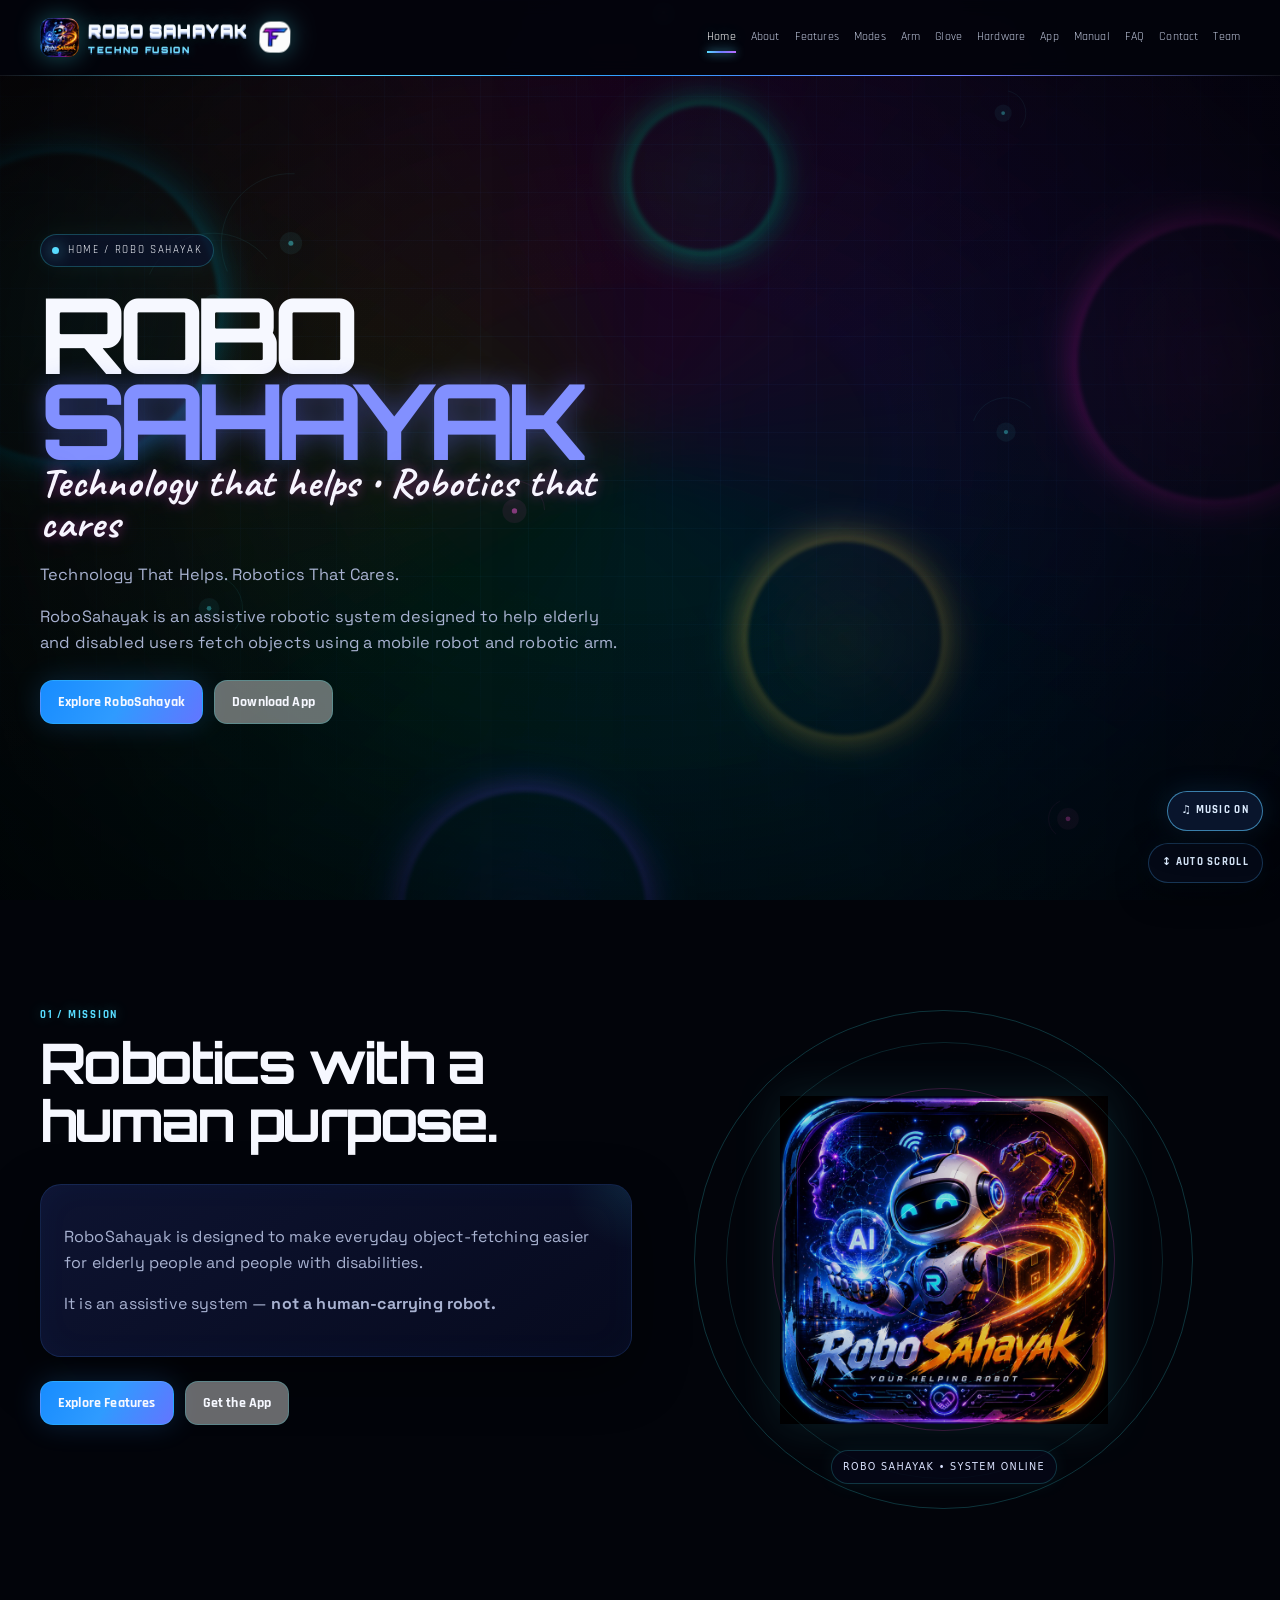
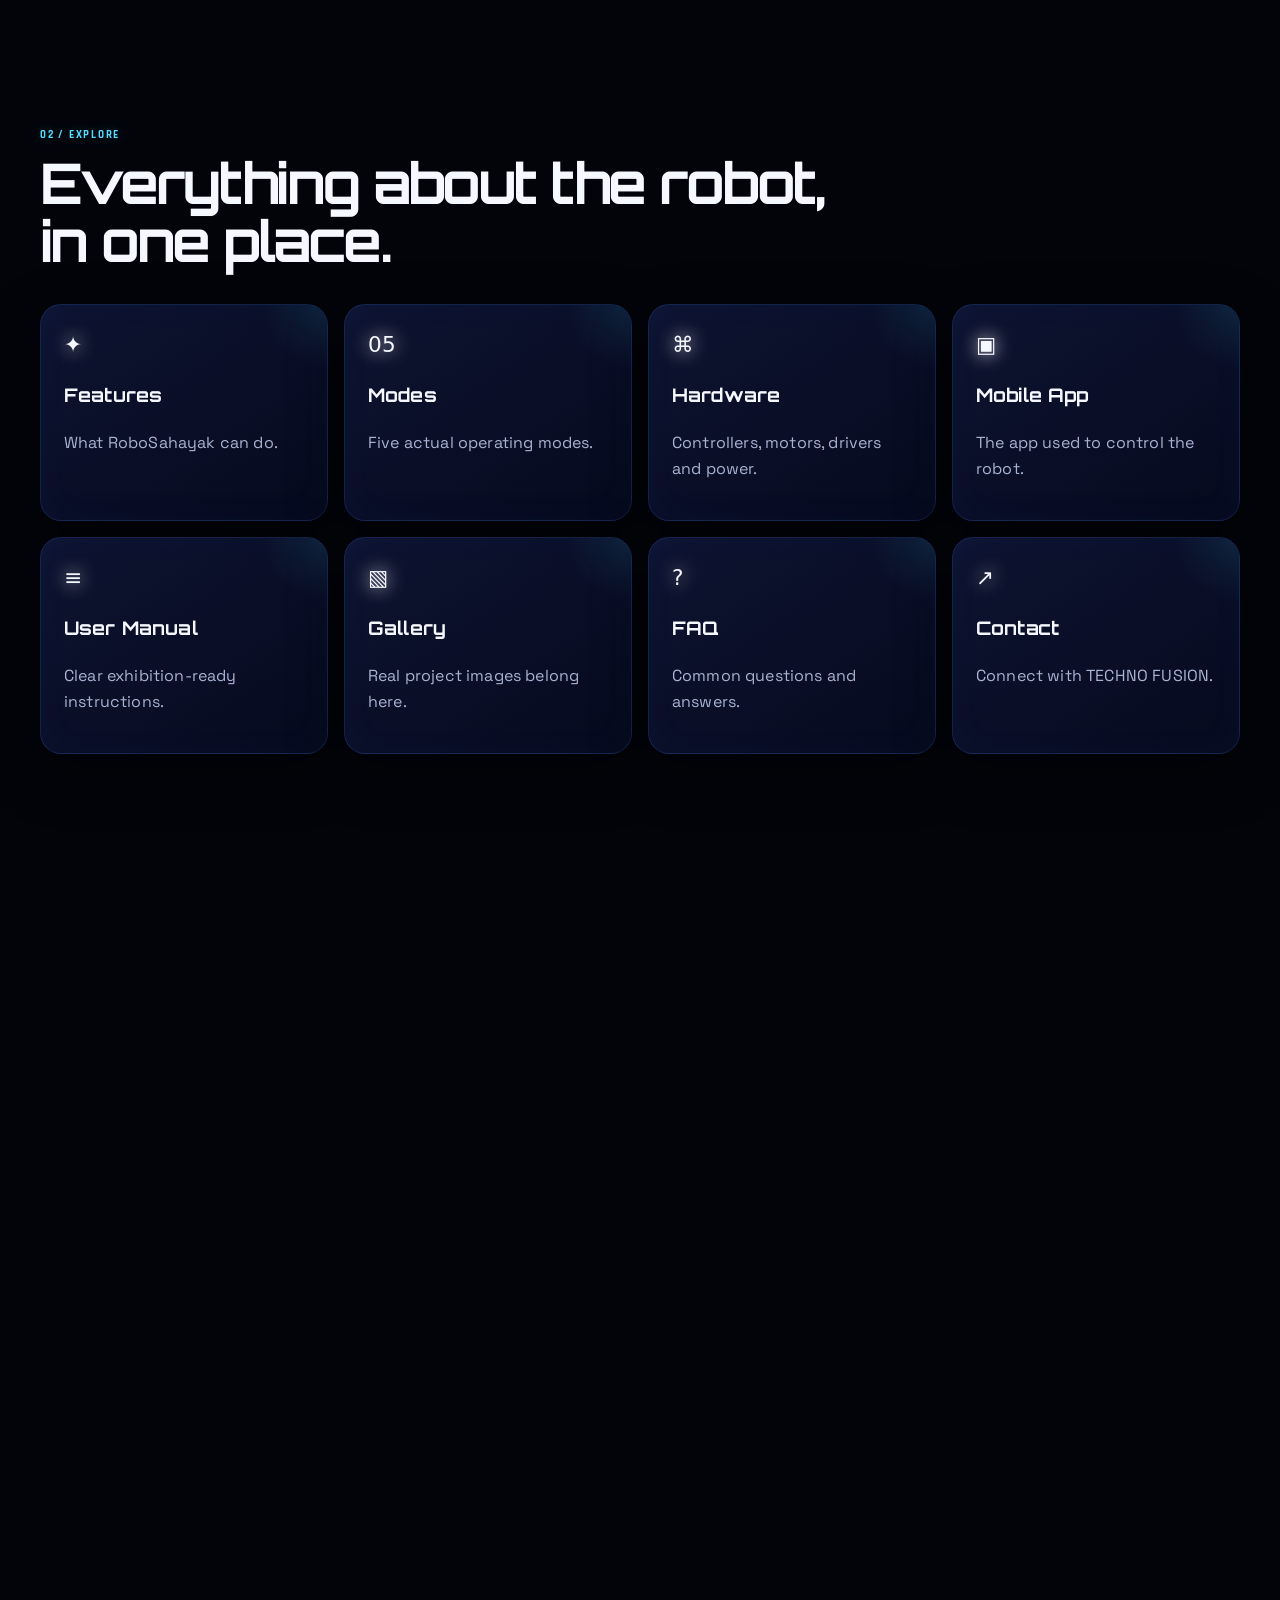
==== commit c5851681: "Replace RoboSahayak V22 with Final V28" ====
--- a/index.html
+++ b/index.html
@@ -1,4 +1,4 @@
-<!doctype html><html lang="en"><head><meta charset="utf-8"><meta name="theme-color" content="#02030a"><meta name="viewport" content="width=device-width,initial-scale=1"><meta name="description" content="RoboSahayak is an assistive robotic system designed to help elderly and disabled users fetch objects using a mobile robot and robotic arm."><meta property="og:title" content="RoboSahayak | Home"><meta property="og:description" content="RoboSahayak is an assistive robotic system designed to help elderly and disabled users fetch objects using a mobile robot and robotic arm."><meta property="og:type" content="website"><title>RoboSahayak | Home</title><link rel="icon" href="assets/RoboSahayak_final_logo.jpeg"><link rel="stylesheet" href="styles.css"></head><body><div class="cursor" aria-hidden="true"></div>
+<!doctype html><html lang="en"><head><meta charset="utf-8"><meta name="theme-color" content="#02030a"><meta name="viewport" content="width=device-width,initial-scale=1"><meta name="description" content="RoboSahayak is an assistive robotic system designed to help elderly and disabled users fetch objects using a mobile robot and robotic arm."><meta property="og:title" content="RoboSahayak | Home"><meta property="og:description" content="RoboSahayak is an assistive robotic system designed to help elderly and disabled users fetch objects using a mobile robot and robotic arm."><meta property="og:type" content="website"><title>RoboSahayak | Home</title><link rel="icon" href="assets/RoboSahayak_final_logo.jpeg"><link rel="stylesheet" href="styles.css"></head><body>
 <header class="nav"><div class="container navin"><a class="brand" href="index.html"><img src="assets/RoboSahayak_final_logo.jpeg" alt="RoboSahayak logo" onerror="this.style.display='none'"><div class="three-d-brand"><span class="three-d-robo">ROBO SAHAYAK</span><small class="three-d-techno">TECHNO FUSION</small></div><img class="tfmark three-d-tf" src="assets/TECHNO_FUSION_TF_logo.png" alt="TECHNO FUSION TF logo"></a><button class="menu" aria-label="Open navigation" aria-expanded="false">☰</button><nav class="links" aria-label="Main navigation"><a href="index.html">Home</a><a href="about.html">About</a><a href="features.html">Features</a><a href="modes.html">Modes</a><a href="arm.html">Arm</a><a href="glove.html">Glove</a><a href="hardware.html">Hardware</a><a href="app.html">App</a><a href="manual.html">Manual</a><a href="faq.html">FAQ</a><a href="contact.html">Contact</a><a href="team.html">Team</a></nav></div></header>
 <main><section class="hero"><div class="container hero-wrap"><div class="reveal"><span class="eyebrow"><span class="dot"></span> Home / ROBO SAHAYAK</span><h1 style="margin-top:24px">ROBO<br><span class='purple'>SAHAYAK</span></h1><div class="tagline-script reveal">Technology that helps • Robotics that cares</div><p>Technology That Helps. Robotics That Cares.</p><p>RoboSahayak is an assistive robotic system designed to help elderly and disabled users fetch objects using a mobile robot and robotic arm.</p><div class="actions"><a class="btn primary" href="features.html"><span>Explore RoboSahayak</span></a><a class="btn secondary" href="app.html"><span>Download App</span></a></div></div></div></section><section><div class="container grid g2"><div class="reveal"><div class="head"><span class="kicker">01 / Mission</span><h2>Robotics with a human purpose.</h2></div><div class="card"><p>RoboSahayak is designed to make everyday object-fetching easier for elderly people and people with disabilities.</p><p style="margin-top:12px">It is an assistive system — <b>not a human-carrying robot.</b></p></div><div class="actions"><a class="btn primary" href="features.html">Explore Features</a><a class="btn secondary" href="app.html">Get the App</a></div></div><div class="hero-visual reveal"><div class="media-orbit"><div class="media-ring r1"></div><div class="media-ring r2"></div><div class="media-ring r3"></div><img class="hero-art" src="assets/RoboSahayak_hero_visual.png" alt="Futuristic RoboSahayak robot visual"><div class="media-label">ROBO SAHAYAK • SYSTEM ONLINE</div></div></div></div></section><section><div class="container"><div class="head reveal"><span class="kicker">02 / Explore</span><h2>Everything about the robot, in one place.</h2></div><div class="grid g4"><a class="card reveal" href="features.html"><div class="icon">✦</div><h3>Features</h3><p>What RoboSahayak can do.</p></a><a class="card reveal" href="modes.html"><div class="icon">05</div><h3>Modes</h3><p>Five actual operating modes.</p></a><a class="card reveal" href="hardware.html"><div class="icon">⌘</div><h3>Hardware</h3><p>Controllers, motors, drivers and power.</p></a><a class="card reveal" href="app.html"><div class="icon">▣</div><h3>Mobile App</h3><p>The app used to control the robot.</p></a><a class="card reveal" href="manual.html"><div class="icon">≡</div><h3>User Manual</h3><p>Clear exhibition-ready instructions.</p></a><a class="card reveal" href="gallery.html"><div class="icon">▧</div><h3>Gallery</h3><p>Real project images belong here.</p></a><a class="card reveal" href="faq.html"><div class="icon">?</div><h3>FAQ</h3><p>Common questions and answers.</p></a><a class="card reveal" href="contact.html"><div class="icon">↗</div><h3>Contact</h3><p>Connect with TECHNO FUSION.</p></a></div></div></section><section><div class="container grid g2"><div class="card reveal"><div class="head"><span class="kicker">03 / Sensor Pulse</span><h2>Live-style radar visualization.</h2><p>A presentation animation representing the distance-sensing concept used by RoboSahayak.</p></div><div data-radar></div></div><div class="card reveal tf-panel"><span class="kicker three-d-techno-kicker">TECHNO FUSION</span><div class="dual-logos three-d-logo-row"><img src="assets/TECHNO_FUSION_REAL_logo.png" alt="Official TECHNO FUSION logo"><img src="assets/TECHNO_FUSION_TF_logo.png" alt="TECHNO FUSION TF merged logo"></div><h3>Built by TECHNO FUSION.</h3><p>Official team branding and the TF merged mark are both part of the RoboSahayak identity.</p></div></div></section><section><div class="container"><div class="head reveal"><span class="kicker">03 / System</span><h2>From user input to robot action.</h2></div><div class="card reveal"><div class="flow"><span class="node">USER</span><span class="arrow">↓</span><span class="node">Glove / Mobile App / Voice</span><span class="arrow">↓</span><span class="node">Bluetooth</span><span class="arrow">↓</span><span class="node">Arduino UNO</span><span class="arrow">↓</span><span class="node">Drivers + Arm + Sensors</span><span class="arrow">↓</span><span class="node">ROBO SAHAYAK</span></div></div></div></section><section><div class="container"><div class="head reveal"><span class="kicker">04 / Mission Control</span><h2>RoboSahayak system simulation.</h2><p>Interactive presentation data — not live robot telemetry.</p></div><div class="mission-grid"><div class="card mission-console reveal"><div class="console-top"><span><i class="status-dot"></i> SYSTEM ONLINE</span><span>SIMULATION</span></div><div class="console-screen"><div class="console-orb"></div><div class="telemetry"><div><small>ACTIVE MODES</small><b>05</b></div><div><small>ARM</small><b>READY</b></div><div><small>BLUETOOTH</small><b>38400</b></div><div><small>SENSOR</small><b>HC-SR04</b></div></div></div></div><div class="card reveal"><span class="kicker">SIGNAL FLOW</span><div class="signal-stack"><span class="node">USER INPUT</span><span>↓</span><span class="node">PROCESSING</span><span>↓</span><span class="node">DECISION</span><span>↓</span><span class="node">ROBOT ACTION</span></div></div></div></div></section><section><div class="container"><div class="head reveal"><span class="kicker">05 / Project Journey</span><h2>From idea to RoboSahayak.</h2></div><div class="journey"><div class="journey-item reveal"><b>01</b><span>Concept</span></div><div class="journey-item reveal"><b>02</b><span>Electronics</span></div><div class="journey-item reveal"><b>03</b><span>Glove</span></div><div class="journey-item reveal"><b>04</b><span>Robotic Arm</span></div><div class="journey-item reveal"><b>05</b><span>Programming</span></div><div class="journey-item reveal"><b>06</b><span>Testing</span></div><div class="journey-item reveal"><b>07</b><span>RoboSahayak</span></div></div></div></section></main>
 <footer><div class="container foot"><div><div class="brand"><span class="three-d-brand three-d-robo">ROBO SAHAYAK</span></div><p style="color:var(--muted);font-size:.8rem">Technology That Helps. Robotics That Cares.<br>TECHNO FUSION</p></div><nav><a href="index.html">Home</a><a href="about.html">About</a><a href="features.html">Features</a><a href="modes.html">Modes</a><a href="arm.html">Arm</a><a href="glove.html">Glove</a><a href="hardware.html">Hardware</a><a href="app.html">App</a><a href="manual.html">Manual</a><a href="faq.html">FAQ</a><a href="contact.html">Contact</a><a href="team.html">Team</a></nav></div><div class="container" style="margin-top:24px;color:#7f89ab;font-size:.75rem">© 2026 TECHNO FUSION. All Rights Reserved.</div><div class="creator-credit" aria-label="Created by Sarthak Kumar Sharma"><div class="creator-credit-line"><span class="creator-label">Created by</span><span class="creator-name">Sarthak Kumar Sharma</span><span class="creator-cursor" aria-hidden="true"></span></div></div></footer><script src="script.js"></script></body></html>
--- a/styles.css
+++ b/styles.css
@@ -37,12 +37,12 @@
 /* form/footer */
 input,textarea,select{width:100%;background:#020616e8;color:#fff;border:1px solid #7168ff55;border-radius:12px;padding:12px 13px;font:inherit;outline:none;transition:.2s}input:focus,textarea:focus,select:focus{border-color:var(--cyan);box-shadow:0 0 20px #43f5ff18}label{display:grid;gap:6px;color:#dbe1f5;font-size:.82rem;margin-bottom:12px}textarea{min-height:125px;resize:vertical}details{padding:16px 18px;background:#fff4;border:1px solid #7168ff44;border-radius:14px;transition:.25s}details+details{margin-top:9px}details[open]{border-color:#43f5ff66;box-shadow:0 0 26px #43f5ff12}summary{cursor:pointer;font-weight:800}details p{color:var(--muted);padding-top:9px}footer{padding:42px 0;border-top:1px solid #fff1;background:#02040be8;position:relative}.foot{display:flex;justify-content:space-between;gap:25px;flex-wrap:wrap}.foot nav{display:flex;flex-wrap:wrap;gap:13px;color:var(--muted);font-size:.78rem}.foot nav a:hover{color:var(--cyan)}
 /* Reveal and FX */
-.reveal{opacity:0;transform:translateY(22px);transition:opacity .75s var(--ease),transform .75s var(--ease)}.reveal.show{opacity:1;transform:none}.glow{animation:glow 3s ease-in-out infinite}.cursor{position:fixed;z-index:10001;pointer-events:none;width:11px;height:11px;border-radius:50%;background:var(--cyan);box-shadow:0 0 22px 6px #43f5ff55;transform:translate(-50%,-50%);display:none}.ambient-canvas{position:fixed;inset:0;width:100%;height:100%;z-index:-2;pointer-events:none}.sound-dot{width:6px;height:6px;display:inline-block;border-radius:50%;background:var(--cyan);box-shadow:0 0 9px var(--cyan);margin-right:6px}
+.reveal{opacity:0;transform:translateY(22px);transition:opacity .75s var(--ease),transform .75s var(--ease)}.reveal.show{opacity:1;transform:none}.glow{animation:glow 3s ease-in-out infinite}.cursor{display:none}.ambient-canvas{position:fixed;inset:0;width:100%;height:100%;z-index:-2;pointer-events:none}.sound-dot{width:6px;height:6px;display:inline-block;border-radius:50%;background:var(--cyan);box-shadow:0 0 9px var(--cyan);margin-right:6px}
 @keyframes load{to{width:100%}}@keyframes reactorSpin{to{transform:rotate(360deg)}}@keyframes reactorOrbit{to{transform:rotate(360deg)}}@keyframes hue{to{background-position:300% 0}}@keyframes loaderFloat{50%{transform:translateY(-7px) rotate(2deg)}}@keyframes lineTravel{to{background-position:300% 0}}@keyframes blink{50%{opacity:.35;transform:scale(.65)}}@keyframes buttonShine{0%,55%{transform:translateX(-150px)}75%,100%{transform:translateX(520px)}}@keyframes gradient{50%{background-position:100% 80%}}@keyframes orbit{to{transform:rotate(360deg)}}@keyframes heroFloat{50%{transform:translateY(-8px)}}@keyframes orbDrift{50%{transform:translate(-30px,30px)}}@keyframes scan{to{left:130%}}@keyframes iconBob{50%{transform:translateY(-3px)}}@keyframes node{50%{transform:translateY(-2px);box-shadow:0 0 20px #43f5ff18}}@keyframes arrow{50%{transform:translateY(2px);opacity:.35}}@keyframes numPulse{50%{box-shadow:0 0 34px #ff49d855}}@keyframes photoScan{to{transform:translateY(180px)}}@keyframes radar{to{transform:rotate(360deg)}}@keyframes target{50%{opacity:.25;transform:scale(.65)}}@keyframes glow{50%{filter:drop-shadow(0 0 14px #43f5ff33)}}
-@media (pointer:fine) and (min-width:900px){.cursor{display:block}.links a:hover{transform:translateY(-1px)}}
+@media (pointer:fine) and (min-width:900px){body{cursor:default}.links a,.btn,button,summary,.gesture-btn,.arm-part,.mode-tab{cursor:pointer}.typing-text,input,textarea,select{cursor:text}.links a:hover{transform:translateY(-1px)}}
 @media(max-width:1050px){.links{display:none}.menu{display:block}.links.open{display:flex;position:absolute;left:0;right:0;top:76px;padding:16px 18px;flex-direction:column;align-items:flex-start;background:#040718f4;border-bottom:1px solid #43f5ff22;box-shadow:0 20px 40px #0008}.hero-wrap{grid-template-columns:1fr}.g4{grid-template-columns:repeat(2,1fr)}.g3{grid-template-columns:repeat(2,1fr)}.gallery{grid-template-columns:repeat(2,1fr)}}
-@media(max-width:640px){.container{width:calc(100% - 24px)}section{padding:74px 0}.hero{padding:55px 0 65px}.hero h1{font-size:19vw}.hero-visual{min-height:350px}.g2,.g3,.g4,.distance,.gallery{grid-template-columns:1fr}.wide{grid-column:span 1}.actions .btn{width:100%}.brand .tfmark{display:none}.cursor{display:none}.flow{justify-content:flex-start}.arrow{transform:rotate(90deg)}}
-@media(prefers-reduced-motion:reduce){html{scroll-behavior:auto}.loader-video,.loader-reactor,.loader-bar i,.nav:after,.dot,.btn:before,.media-orbit:before,.media-orbit:after,.media-ring,.hero-art,.card:before,.card:after,.icon,.node,.arrow,.num,.ph:before,.radar:before,.radar:after,.glow{animation:none!important}.reveal{opacity:1;transform:none}.cursor,.ambient-canvas{display:none!important}}
+@media(max-width:640px){.container{width:calc(100% - 24px)}section{padding:74px 0}.hero{padding:55px 0 65px}.hero h1{font-size:19vw}.hero-visual{min-height:350px}.g2,.g3,.g4,.distance,.gallery{grid-template-columns:1fr}.wide{grid-column:span 1}.actions .btn{width:100%}.brand .tfmark{display:none}.flow{justify-content:flex-start}.arrow{transform:rotate(90deg)}}
+@media(prefers-reduced-motion:reduce){html{scroll-behavior:auto}.loader-video,.loader-reactor,.loader-bar i,.nav:after,.dot,.btn:before,.media-orbit:before,.media-orbit:after,.media-ring,.hero-art,.card:before,.card:after,.icon,.node,.arrow,.num,.ph:before,.radar:before,.radar:after,.glow{animation:none!important}.reveal{opacity:1;transform:none}.ambient-canvas{display:none!important}}
 
 /* ===== BEAST v3: animated multicolour atmosphere + physics-inspired particles ===== */
 body{background:#02020b;position:relative}
@@ -269,3 +269,287 @@
 @keyframes creatorShimmer{to{background-position:220% center}}
 @keyframes creatorLine{0%,100%{opacity:.25;transform:translateX(-50%) scaleX(.72)}50%{opacity:1;transform:translateX(-50%) scaleX(1)}}
 @media (prefers-reduced-motion:reduce){.creator-credit::before,.creator-name,.creator-cursor,.creator-credit::after{animation:none}}
+
+
+/* ===== RoboSahayak V23: responsive + performance refinement ===== */
+html{scroll-padding-top:clamp(70px,7vw,90px);overflow-x:hidden}
+body{min-width:0;overflow-x:hidden;background:#02040a}
+/* Consistent dark edge tint: keeps the atmospheric effect uniform across the full viewport. */
+body::after{z-index:0;background:linear-gradient(90deg,rgba(0,0,0,.30) 0%,rgba(0,0,0,.08) 18%,rgba(0,0,0,0) 42%,rgba(0,0,0,0) 68%,rgba(0,0,0,.22) 100%),radial-gradient(ellipse at 50% 45%,transparent 0%,rgba(0,0,0,.05) 48%,rgba(0,0,0,.38) 100%);mix-blend-mode:multiply;pointer-events:none}
+main,footer,.nav{position:relative;z-index:1}
+.container{width:min(var(--max),calc(100% - clamp(24px,5vw,72px)))}
+img,video{max-width:100%;height:auto}
+.hero{overflow:hidden;isolation:isolate}
+.hero::before{content:"";position:absolute;inset:0;z-index:-1;pointer-events:none;background:linear-gradient(90deg,rgba(2,4,10,.16),transparent 38%,rgba(2,4,10,.26) 100%)}
+.hero-wrap{min-width:0}
+.hero h1{max-width:100%;font-size:clamp(3.4rem,8.2vw,8.5rem);overflow-wrap:anywhere}
+.hero p{max-width:clamp(42rem,62vw,48rem)}
+.hero-visual{min-width:0}
+.hero-art{max-width:63%;}
+.card,.premium-video-card,.console-screen,.fake-glove,.arm-visual,.phone{contain:paint}
+.card:before,.card:after{animation-duration:12s}
+.neon-atmosphere{contain:strict}
+.neon-atmosphere:before{animation-duration:42s}
+.energy:after{animation-duration:14s}
+.scroll-beam{animation-duration:6s}
+/* V23 boot screen */
+.loader{display:grid;place-items:center;background:#01040b;color:#f6f8ff}
+.loader::before{content:"";position:absolute;inset:0;background:radial-gradient(circle at 50% 42%,#178cff18,transparent 26rem),linear-gradient(180deg,#01030a,#02040d 55%,#010208);}
+.loader-grid{position:absolute;inset:0;background-image:linear-gradient(#58dcff0a 1px,transparent 1px),linear-gradient(90deg,#58dcff0a 1px,transparent 1px);background-size:42px 42px;mask-image:linear-gradient(#000,transparent 88%);animation:gridDrift 24s linear infinite}
+.loader-core{position:relative;width:min(92vw,560px);display:flex;flex-direction:column;align-items:center;text-align:center;padding:24px}
+.loader-orbit{position:absolute;left:50%;top:82px;border:1px solid #58dcff2a;border-radius:50%;pointer-events:none;transform:translateX(-50%) rotateX(68deg);}
+.orbit-a{width:220px;height:80px;animation:energySpin 7s linear infinite}
+.orbit-b{width:290px;height:104px;border-color:#6f7cff28;animation:energySpin 11s linear infinite reverse}
+.orbit-c{width:350px;height:126px;border-color:#b66cff1d;animation:energySpin 16s linear infinite}
+.loader-logo-wrap{position:relative;width:112px;height:112px;margin-bottom:20px;border-radius:28px;display:grid;place-items:center;background:#050b19;border:1px solid #58dcff44;box-shadow:0 0 45px #2f9bff22,inset 0 0 28px #58dcff0b;overflow:hidden}
+.loader-logo-wrap img{width:82px;height:82px;object-fit:contain;border-radius:20px;filter:drop-shadow(0 0 14px #58dcff55);animation:loaderLogoPulse 2.4s ease-in-out infinite}
+.loader-logo-wrap span{position:absolute;left:-20%;right:-20%;top:0;height:2px;background:linear-gradient(90deg,transparent,#58dcff,#b66cff,transparent);box-shadow:0 0 15px #58dcff;animation:loaderScan 1.9s linear infinite}
+.loader-kicker{font:700 .65rem var(--font-tech);letter-spacing:.24em;color:#7fdfff;text-transform:uppercase;margin-bottom:8px}
+.loader-title{display:flex;gap:.28em;align-items:baseline;justify-content:center;flex-wrap:wrap;font:900 clamp(2rem,8vw,3.8rem)/.95 var(--font-display);letter-spacing:.06em;text-shadow:0 3px 0 #18265c,0 0 24px #43aaff45}
+.loader-title span:first-child{color:#f7fbff}.loader-title span:last-child{color:#7888ff}
+.loader-status{display:flex;align-items:center;gap:9px;margin-top:20px;font:700 .7rem var(--font-tech);letter-spacing:.13em;color:#b9c7e6}
+.loader-status em{font-style:normal;color:#58dcff;animation:loaderTextPulse 1.1s ease-in-out infinite}
+.loader-pulse{width:7px;height:7px;border-radius:50%;background:#58dcff;box-shadow:0 0 14px #58dcff;animation:blink 1s ease-in-out infinite}
+.loader-diagnostics{display:grid;grid-template-columns:repeat(4,1fr);width:min(100%,420px);gap:8px;margin-top:18px}
+.loader-diagnostics span{padding:8px 5px;border:1px solid #58dcff1f;background:#061025aa;border-radius:10px}
+.loader-diagnostics small{display:block;color:#6f7fa7;font:700 .5rem var(--font-tech);letter-spacing:.12em}.loader-diagnostics strong{display:block;color:#dbe8ff;font:800 .62rem var(--font-tech);letter-spacing:.08em;margin-top:2px}
+.loader-progress{width:min(100%,420px);height:3px;margin-top:20px;border-radius:999px;background:#ffffff12;overflow:hidden}.loader-progress i{display:block;width:0;height:100%;background:linear-gradient(90deg,#43f5ff,#36a7ff,#6f7cff,#b66cff);box-shadow:0 0 14px #58dcff;animation:loaderProgress 1.45s linear forwards}
+.loader-percent{margin-top:8px;color:#7181a9;font:700 .62rem var(--font-tech);letter-spacing:.18em}
+@keyframes loaderLogoPulse{50%{transform:scale(1.035);filter:drop-shadow(0 0 22px #58dcff77)}}
+@keyframes loaderScan{to{transform:translateY(120px)}}
+@keyframes loaderProgress{to{width:100%}}
+@keyframes loaderTextPulse{50%{opacity:.45}}
+/* Keep TV/widescreen layouts from becoming excessively stretched. */
+@media(min-width:1440px){:root{--max:1320px}.container{width:min(var(--max),calc(100% - 96px))}.hero-wrap{gap:72px}.hero h1{font-size:clamp(5.5rem,7.2vw,9rem)}section{padding:120px 0}}
+/* Laptop/tablet */
+@media(max-width:1050px){.navin{padding-inline:2px}.hero-wrap{gap:32px}.hero h1{font-size:clamp(3.8rem,10vw,7rem)}.hero-visual{min-height:390px}.links.open{backdrop-filter:blur(12px);-webkit-backdrop-filter:blur(12px)}}
+/* Phones */
+@media(max-width:700px){
+  .container{width:calc(100% - 22px)}
+  .nav{backdrop-filter:blur(10px);-webkit-backdrop-filter:blur(10px)}
+  .hero{padding-top:38px}
+  .hero h1{font-size:clamp(3rem,16vw,5.5rem);letter-spacing:-.075em;line-height:.86}
+  .tagline-script{max-width:100%;font-size:clamp(1.45rem,7vw,2rem);line-height:1.05}
+  .hero p{font-size:.94rem;line-height:1.65}
+  .hero-visual{min-height:300px;margin-top:12px}
+  .media-orbit{width:min(82vw,390px)}
+  .hero-art{width:58%;height:58%}
+  .media-label{font-size:.52rem;max-width:82%;text-align:center}
+  .actions .btn{min-height:50px}
+  .section{padding:60px 0}
+  .loader-orbit{top:72px}.orbit-a{width:170px;height:62px}.orbit-b{width:220px;height:80px}.orbit-c{width:270px;height:98px}
+  .loader-logo-wrap{width:92px;height:92px;border-radius:22px}.loader-logo-wrap img{width:68px;height:68px}
+  .loader-diagnostics{gap:5px}.loader-diagnostics span{padding:7px 3px}.loader-diagnostics strong{font-size:.56rem}
+  .loader-kicker{font-size:.54rem;letter-spacing:.18em}.loader-status{font-size:.58rem}
+}
+/* Small phones */
+@media(max-width:430px){.hero h1{font-size:clamp(2.8rem,15.5vw,4.7rem)}.eyebrow{max-width:100%;overflow:hidden}.loader-core{padding:18px}.loader-diagnostics{width:100%}.loader-title{font-size:clamp(1.8rem,9vw,2.6rem)}}
+/* Coarse pointers: no hover transforms, less expensive atmospheric work, same visual identity. */
+@media(hover:none),(pointer:coarse){.btn:hover,.card:hover{transform:none}.card{box-shadow:0 12px 36px #0006,inset 0 0 24px #3e8fff07}.neon-atmosphere:before{animation-duration:55s}.energy{opacity:.32}.card:before,.card:after{animation-duration:16s}.ambient-canvas{opacity:.72}}
+@media(prefers-reduced-motion:reduce){.loader-grid,.loader-orbit,.loader-logo-wrap img,.loader-logo-wrap span,.loader-progress i,.loader-status em{animation:none!important}.loader-progress i{width:100%}}
+
+/* ===== V23.1 mobile menu stacking fix =====
+/* Keep the fixed navigation in its own top stacking layer so the mobile dropdown
+   always renders above hero text, visuals and other page content. */
+.nav{
+  position:fixed !important;
+  top:0;
+  left:0;
+  right:0;
+  z-index:5000 !important;
+  isolation:isolate;
+}
+.links.open{
+  z-index:5001 !important;
+}
+@media(max-width:1050px){
+  .links.open{
+    position:absolute !important;
+    top:70px;
+    left:0;
+    right:0;
+    z-index:5001 !important;
+  }
+}
+@media(min-width:1051px){
+  .nav{height:76px}
+}
+
+/* =========================================================
+   V24 // CRAZY FUTURISTIC FIRST-VISIT LOADER
+   ========================================================= */
+.loader{
+  display:grid!important;place-items:center!important;position:fixed!important;inset:0!important;
+  z-index:99999!important;overflow:hidden!important;color:#f7fbff;
+  background:#01020a!important;isolation:isolate;
+  opacity:1;visibility:visible;pointer-events:auto;
+  transition:opacity .75s cubic-bezier(.2,.8,.2,1),visibility .75s;
+}
+.loader.hide{opacity:0!important;visibility:hidden!important;pointer-events:none!important}
+.loader::before{
+  content:"";position:absolute;inset:-20%;z-index:-4;
+  background:
+    radial-gradient(circle at 50% 45%,#42e9ff24 0 7%,transparent 22%),
+    radial-gradient(circle at 25% 70%,#b94cff1d 0 5%,transparent 23%),
+    radial-gradient(circle at 80% 25%,#ff39c91b 0 5%,transparent 21%),
+    linear-gradient(125deg,#01030d,#05051a 45%,#02030d);
+  animation:loaderSpace 7s ease-in-out infinite alternate;
+}
+.loader-stars{
+  position:absolute;inset:0;z-index:-3;opacity:.8;
+  background-image:
+    radial-gradient(circle,#fff 0 1px,transparent 1.5px),
+    radial-gradient(circle,#54eaff 0 1px,transparent 1.5px),
+    radial-gradient(circle,#d66cff 0 1px,transparent 1.5px);
+  background-size:97px 83px,137px 121px,191px 173px;
+  background-position:10px 20px,50px 70px,120px 30px;
+  animation:starDrift 18s linear infinite;
+}
+.loader-grid{
+  position:absolute!important;inset:0!important;z-index:-2!important;
+  opacity:.32;background-image:
+    linear-gradient(#4ceaff18 1px,transparent 1px),
+    linear-gradient(90deg,#4ceaff18 1px,transparent 1px);
+  background-size:48px 48px!important;
+  transform:perspective(500px) rotateX(64deg) scale(1.8) translateY(25%);
+  transform-origin:center bottom;
+  mask-image:linear-gradient(to top,black,transparent 72%);
+  animation:gridRush 5s linear infinite!important;
+}
+.loader-scan{
+  position:absolute;inset:0;z-index:5;pointer-events:none;opacity:.16;
+  background:repeating-linear-gradient(to bottom,transparent 0,transparent 3px,#ffffff 4px);
+  mix-blend-mode:screen;
+}
+.loader-beam{
+  position:absolute;z-index:-1;left:50%;top:50%;width:70vw;height:2px;
+  transform-origin:left center;border-radius:99px;opacity:0;
+  background:linear-gradient(90deg,transparent,#43f5ff,#fff,#ff49d8,transparent);
+  box-shadow:0 0 15px #43f5ff,0 0 40px #ff49d855;
+  animation:beamSlash 2.6s cubic-bezier(.2,.8,.2,1) infinite;
+}
+.beam-1{transform:rotate(12deg);animation-delay:0s}.beam-2{transform:rotate(102deg);animation-delay:.45s}.beam-3{transform:rotate(194deg);animation-delay:.9s}.beam-4{transform:rotate(282deg);animation-delay:1.35s}
+.loader-corner{position:absolute;width:76px;height:76px;z-index:8;opacity:.7}
+.loader-corner::before,.loader-corner::after{content:"";position:absolute;background:#57eaff;box-shadow:0 0 12px #57eaff}
+.c1{left:24px;top:24px;border-left:1px solid #57eaff66;border-top:1px solid #57eaff66}.c1::before{left:0;top:0;width:28px;height:2px}.c1::after{left:0;top:0;width:2px;height:28px}
+.c2{right:24px;top:24px;border-right:1px solid #ff49d866;border-top:1px solid #ff49d866}.c2::before{right:0;top:0;width:28px;height:2px;background:#ff49d8;box-shadow:0 0 12px #ff49d8}.c2::after{right:0;top:0;width:2px;height:28px;background:#ff49d8;box-shadow:0 0 12px #ff49d8}
+.c3{left:24px;bottom:24px;border-left:1px solid #8f72ff66;border-bottom:1px solid #8f72ff66}.c3::before{left:0;bottom:0;width:28px;height:2px;background:#8f72ff}.c3::after{left:0;bottom:0;width:2px;height:28px;background:#8f72ff}
+.c4{right:24px;bottom:24px;border-right:1px solid #57eaff66;border-bottom:1px solid #57eaff66}.c4::before{right:0;bottom:0;width:28px;height:2px}.c4::after{right:0;bottom:0;width:2px;height:28px}
+.loader-reactor-v2{position:absolute;left:50%;top:42%;width:min(48vw,390px);aspect-ratio:1;transform:translate(-50%,-50%);z-index:0;pointer-events:none;filter:drop-shadow(0 0 28px #43f5ff22)}
+.loader-reactor-v2::before{content:"";position:absolute;inset:14%;border-radius:50%;background:radial-gradient(circle,#ffffff18 0 4%,#43f5ff12 12%,transparent 47%);box-shadow:0 0 90px #43f5ff20,0 0 160px #b94cff14;animation:reactorPulse 1.8s ease-in-out infinite}
+.reactor-ring{position:absolute;inset:0;border:1px solid #4ceaff40;border-radius:50%;transform-style:preserve-3d}
+.rr1{transform:rotateX(72deg) rotateZ(0deg);animation:ringSpin1 5s linear infinite}.rr2{inset:9%;border-color:#ff49d855;transform:rotateY(68deg);animation:ringSpin2 4.2s linear infinite}.rr3{inset:19%;border-color:#8f72ff66;transform:rotateX(62deg) rotateY(28deg);animation:ringSpin3 3.1s linear infinite}.rr4{inset:29%;border-color:#fff6;animation:coreRing 2s linear infinite}
+.reactor-core-v2{position:absolute;inset:33%;display:grid;place-items:center;border-radius:50%;background:radial-gradient(circle,#fff 0 2%,#69edff 3% 8%,#218aff 20%,#6d36ff 45%,#ff39c9 63%,transparent 70%);box-shadow:0 0 20px #43f5ff,0 0 70px #43f5ff66,0 0 140px #b94cff44;animation:coreThrob 1.4s ease-in-out infinite}
+.reactor-core-v2 img{width:62%;height:62%;object-fit:contain;border-radius:22%;mix-blend-mode:screen;filter:brightness(1.35) contrast(1.08) drop-shadow(0 0 16px #43f5ff);animation:logoFloat 2s ease-in-out infinite}
+.reactor-core-v2 span{position:absolute;inset:-18%;border:1px dashed #fff6;border-radius:50%;animation:coreRing 7s linear infinite}
+.reactor-particle{position:absolute;left:50%;top:50%;width:7px;height:7px;border-radius:50%;background:#fff;box-shadow:0 0 16px 5px #43f5ff;transform-origin:0 0}
+.rp1{animation:particleOrbit1 2.4s linear infinite}.rp2{background:#ff49d8;box-shadow:0 0 16px 5px #ff49d8;animation:particleOrbit2 3s linear infinite}.rp3{background:#a980ff;box-shadow:0 0 16px 5px #a980ff;animation:particleOrbit3 1.9s linear infinite}.rp4{background:#ffe66d;box-shadow:0 0 16px 5px #ffe66d;animation:particleOrbit4 2.7s linear infinite}
+.loader-v2-hud{position:absolute;top:32px;z-index:10;display:flex;flex-direction:column;gap:4px;font-family:var(--font-tech),monospace;letter-spacing:.12em;text-transform:uppercase;font-size:.55rem}
+.loader-v2-hud b{font-size:.9rem;color:#fff}.loader-v2-hud span{color:#58eaff}.loader-v2-hud small{color:#66789f}.top-left{left:42px;text-align:left}.top-right{right:42px;text-align:right}
+.loader-v2-main{position:absolute;z-index:12;left:50%;bottom:9%;width:min(92vw,620px);transform:translateX(-50%);display:flex;flex-direction:column;align-items:center;text-align:center}
+.loader-v2-kicker{font:800 .57rem var(--font-tech),monospace;letter-spacing:.28em;color:#67eaff;text-transform:uppercase;text-shadow:0 0 12px #43f5ff77}
+.loader-v2-title{display:flex;gap:.24em;align-items:baseline;justify-content:center;margin:5px 0 2px;font:900 clamp(2.2rem,8vw,4.7rem)/.88 var(--font-display),system-ui;letter-spacing:.06em;text-shadow:0 0 25px #43f5ff28}
+.loader-v2-title span{color:#f5f8ff}.loader-v2-title strong{color:#8790ff;font-weight:900;text-shadow:0 0 24px #8f72ff55}
+.loader-v2-sub{font:700 .58rem var(--font-tech),monospace;letter-spacing:.2em;color:#9aa8ca}.loader-v2-sub i{color:#ff49d8;font-style:normal;margin:0 7px}
+.loader-v2-terminal{display:grid;grid-template-columns:repeat(4,1fr);width:100%;gap:7px;margin:15px 0 12px}.loader-v2-terminal div{padding:7px 5px;background:#040b1bba;border:1px solid #55eaff20;border-radius:8px;box-shadow:inset 0 0 16px #43f5ff06}.loader-v2-terminal em{display:block;color:#596a91;font:700 .45rem var(--font-tech),monospace;font-style:normal}.loader-v2-terminal span{display:block;color:#b9c8e8;font:700 .49rem var(--font-tech),monospace;margin-top:2px}.loader-v2-terminal b{display:block;color:#58eaff;font:800 .49rem var(--font-tech),monospace;margin-top:2px;animation:statusFlicker 1.1s steps(2,end) infinite}
+.loader-enter{position:relative;min-width:min(92vw,360px);padding:11px 20px;border:1px solid #58eaff77;border-radius:7px;background:linear-gradient(90deg,#071426e8,#120822e8);color:#eafaff;cursor:pointer;font-family:var(--font-tech),monospace;letter-spacing:.12em;text-transform:uppercase;box-shadow:0 0 20px #43f5ff18,inset 0 0 20px #43f5ff0b;overflow:hidden;transition:transform .2s ease,box-shadow .2s ease,border-color .2s ease}
+.loader-enter::before{content:"";position:absolute;inset:0;transform:translateX(-105%);background:linear-gradient(90deg,transparent,#43f5ff22,transparent);animation:buttonSweep 1.8s linear infinite}.loader-enter:hover{transform:translateY(-2px);border-color:#58eaff;box-shadow:0 0 30px #43f5ff35,0 0 70px #b94cff18}.loader-enter b{position:relative;display:block;font-size:.68rem}.loader-enter small{position:relative;display:block;margin-top:3px;color:#7184aa;font-size:.43rem;letter-spacing:.16em}.enter-dot{display:inline-block;width:6px;height:6px;margin-right:7px;border-radius:50%;background:#43f5ff;box-shadow:0 0 12px #43f5ff;animation:blink .8s infinite}
+.loader-v2-progress{width:100%;height:2px;margin-top:12px;background:#ffffff10;overflow:hidden}.loader-v2-progress i{display:block;width:0;height:100%;background:linear-gradient(90deg,#43f5ff,#7d5cff,#ff49d8,#ffe66d);box-shadow:0 0 12px #43f5ff;transition:width .08s linear}
+.loader-v2-percent{align-self:flex-end;margin-top:5px;color:#7184aa;font:700 .52rem var(--font-tech),monospace;letter-spacing:.18em}
+.loader-v2-footer{position:absolute;left:42px;right:42px;bottom:28px;z-index:10;display:flex;justify-content:space-between;color:#51617f;font:700 .48rem var(--font-tech),monospace;letter-spacing:.13em;text-transform:uppercase}.loader-v2-footer b{color:#58eaff}
+.loader.powering{animation:systemIgnition .7s cubic-bezier(.2,.8,.2,1) both}.loader.powering .loader-reactor-v2{animation:reactorLaunch .7s cubic-bezier(.2,.8,.2,1) both}.loader.powering .loader-v2-main{animation:mainLaunch .7s cubic-bezier(.2,.8,.2,1) both}
+@keyframes loaderSpace{from{transform:scale(1) rotate(0deg)}to{transform:scale(1.08) rotate(2deg)}}
+@keyframes starDrift{to{background-position:140px 120px,-90px 20px,40px 150px}}
+@keyframes gridRush{to{background-position:0 48px,48px 0}}
+@keyframes beamSlash{0%{opacity:0;transform:rotate(0deg) scaleX(.1)}15%{opacity:.8}48%{opacity:.05;transform:rotate(360deg) scaleX(1.4)}100%{opacity:0;transform:rotate(720deg) scaleX(.1)}}
+@keyframes reactorPulse{50%{transform:scale(1.12);opacity:.65}}
+@keyframes ringSpin1{to{transform:rotateX(72deg) rotateZ(360deg)}}
+@keyframes ringSpin2{to{transform:rotateY(68deg) rotateZ(-360deg)}}
+@keyframes ringSpin3{to{transform:rotateX(62deg) rotateY(28deg) rotateZ(360deg)}}
+@keyframes coreRing{to{transform:rotate(360deg)}}
+@keyframes coreThrob{50%{transform:scale(1.08);filter:brightness(1.35)}}
+@keyframes logoFloat{50%{transform:scale(1.05) rotate(2deg)}}
+@keyframes particleOrbit1{to{transform:rotate(360deg) translateX(175px)}}
+@keyframes particleOrbit2{to{transform:rotate(-360deg) translateX(145px)}}
+@keyframes particleOrbit3{to{transform:rotate(360deg) translateX(115px)}}
+@keyframes particleOrbit4{to{transform:rotate(-360deg) translateX(90px)}}
+@keyframes statusFlicker{50%{opacity:.35}}
+@keyframes buttonSweep{to{transform:translateX(105%)}}
+@keyframes systemIgnition{0%{filter:brightness(1)}40%{filter:brightness(2.3) saturate(1.4)}100%{filter:brightness(1.3)}}
+@keyframes reactorLaunch{to{transform:translate(-50%,-50%) scale(2.2);opacity:0;filter:brightness(2)}}
+@keyframes mainLaunch{to{transform:translateX(-50%) translateY(35px);opacity:0;filter:blur(10px)}}
+@media(max-width:650px){
+  .loader-v2-hud{top:18px}.top-left{left:18px}.top-right{right:18px}.loader-v2-hud small{display:none}
+  .loader-corner{width:48px;height:48px}.c1,.c2{top:15px}.c3,.c4{bottom:15px}.c1,.c3{left:15px}.c2,.c4{right:15px}
+  .loader-reactor-v2{width:min(78vw,330px);top:38%}.loader-v2-main{bottom:7%;width:calc(100% - 30px)}
+  .loader-v2-terminal{gap:4px;margin:10px 0 9px}.loader-v2-terminal div{padding:5px 2px}.loader-v2-terminal span{font-size:.4rem}.loader-v2-terminal b{font-size:.42rem}
+  .loader-enter{padding:10px 12px}.loader-v2-footer{left:18px;right:18px;bottom:14px}.loader-v2-footer span:nth-child(2){display:none}
+}
+@media(max-width:430px){
+  .loader-v2-hud{font-size:.45rem}.loader-v2-hud b{font-size:.7rem}.loader-v2-kicker{font-size:.46rem}.loader-v2-title{font-size:clamp(2rem,11vw,2.8rem)}
+  .loader-v2-sub{font-size:.46rem}.loader-v2-terminal em{font-size:.4rem}.loader-v2-terminal span{font-size:.35rem}.loader-v2-terminal b{font-size:.37rem}.loader-enter b{font-size:.58rem}.loader-enter small{font-size:.36rem}
+}
+@media(prefers-reduced-motion:reduce){
+  .loader-stars,.loader-grid,.loader-beam,.loader-reactor-v2,.reactor-ring,.reactor-core-v2,.reactor-core-v2 img,.reactor-core-v2 span,.reactor-particle,.loader-enter::before,.loader-v2-terminal b{animation:none!important}
+  .loader-v2-progress i{transition:none}
+}
+
+/* =========================================================
+   V26 // ULTRA-SMOOTH + FULL BACKGROUND ATMOSPHERE
+   Keep the original RoboSahayak neon background, but make it cheap to render.
+   ========================================================= */
+.loader,.page-transition{display:none!important}
+
+/* Keep the original animated neon atmosphere, but slow and soften it. */
+.neon-atmosphere{display:block!important;contain:strict;opacity:.92}
+.neon-atmosphere:before{animation-duration:42s!important;filter:blur(46px)!important;will-change:transform}
+.neon-atmosphere:after{opacity:.82}
+.energy{animation-duration:15s!important;will-change:transform,opacity}
+
+/* Keep the electron/proton background, with a small, capped particle load. */
+.ambient-canvas{display:block!important;opacity:.66;contain:strict;transform:translateZ(0)}
+
+/* Preserve the dark grid backdrop without animation. */
+body:before{animation:none!important}
+
+/* Remove expensive decorative loops that are not part of the background,
+   while keeping the atmospheric effects above. */
+.card:before,.card:after,.creator-credit::before,.creator-name,.creator-cursor,
+.creator-credit::after,.mini-bars i,.voice-ring,.typing-text.typing-active::after{
+  animation:none!important;
+}
+
+/* Keep hero/ring motion subtle and compositor-friendly. */
+.hero-art,.media-orbit:before,.media-orbit:after,.media-ring{
+  animation-duration:14s!important;
+  will-change:transform,opacity;
+}
+
+/* Avoid costly backdrop blur on mobile; retain the glass appearance. */
+.nav,.links.open,.creator-credit-line{
+  backdrop-filter:blur(8px);
+  -webkit-backdrop-filter:blur(8px);
+}
+@media(max-width:700px){
+  .neon-atmosphere:before{filter:blur(30px)!important;animation-duration:50s!important}
+  .energy{opacity:.28;animation-duration:19s!important}
+  .ambient-canvas{opacity:.48}
+  .nav,.links.open,.creator-credit-line{backdrop-filter:blur(5px);-webkit-backdrop-filter:blur(5px)}
+}
+
+/* Pause background work when the tab is hidden; the JS canvas loop also does this. */
+@media(prefers-reduced-motion:reduce){
+  .neon-atmosphere:before,.energy,.hero-art,.media-orbit:before,.media-orbit:after,.media-ring{animation:none!important}
+  .ambient-canvas{display:none!important}
+}
+
+/* Smooth interaction only — no continuous whole-page animation. */
+.btn,.card,.links a{transition:transform .16s ease,opacity .16s ease,color .16s ease,border-color .16s ease,box-shadow .16s ease!important}
+.reveal{transition:opacity .45s ease,transform .45s ease!important}
+@media (hover:none),(pointer:coarse){.btn:hover,.card:hover{transform:none!important}}
+
+/* Keep off-screen sections cheap to render on larger displays. */
+@media(min-width:901px){main>section{content-visibility:auto;contain-intrinsic-size:760px}}
+
+/* FINAL V28: loading screen permanently removed */
+.loader,.page-transition{display:none!important;visibility:hidden!important;opacity:0!important;pointer-events:none!important;}
